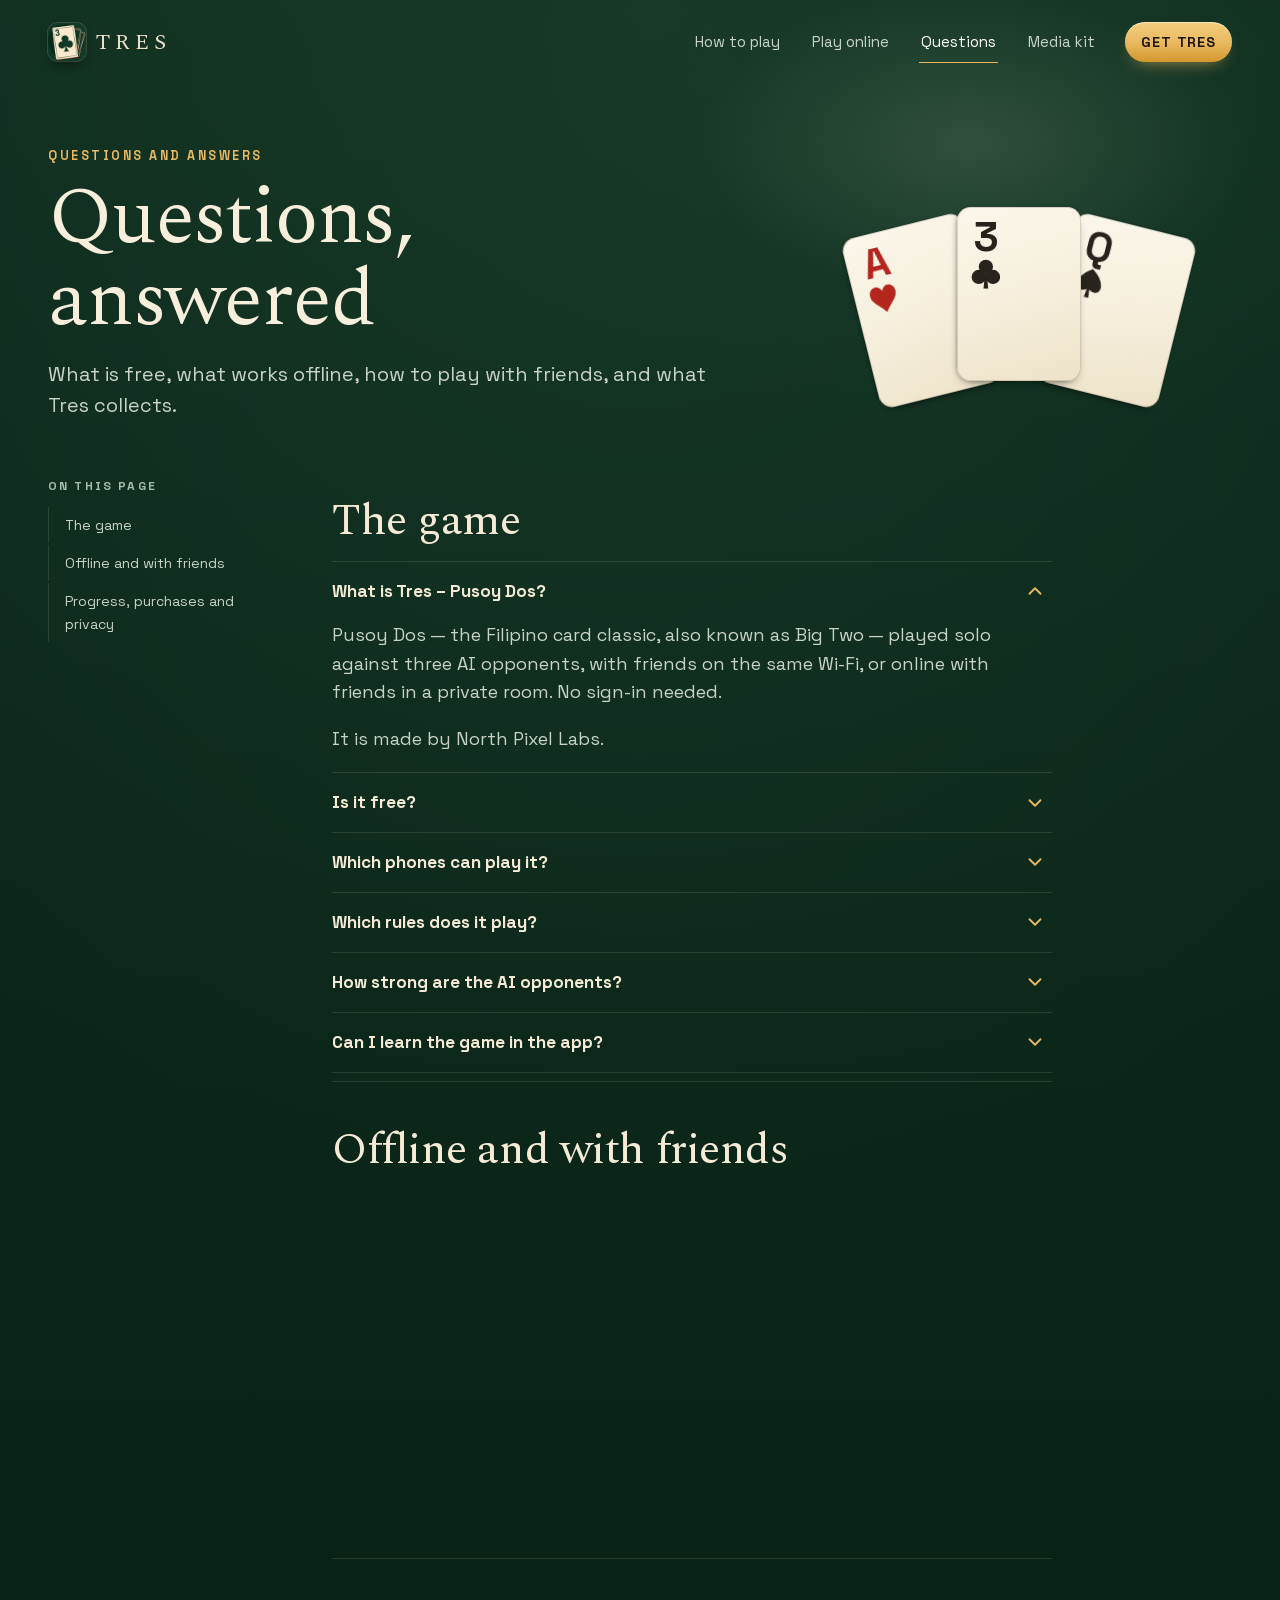
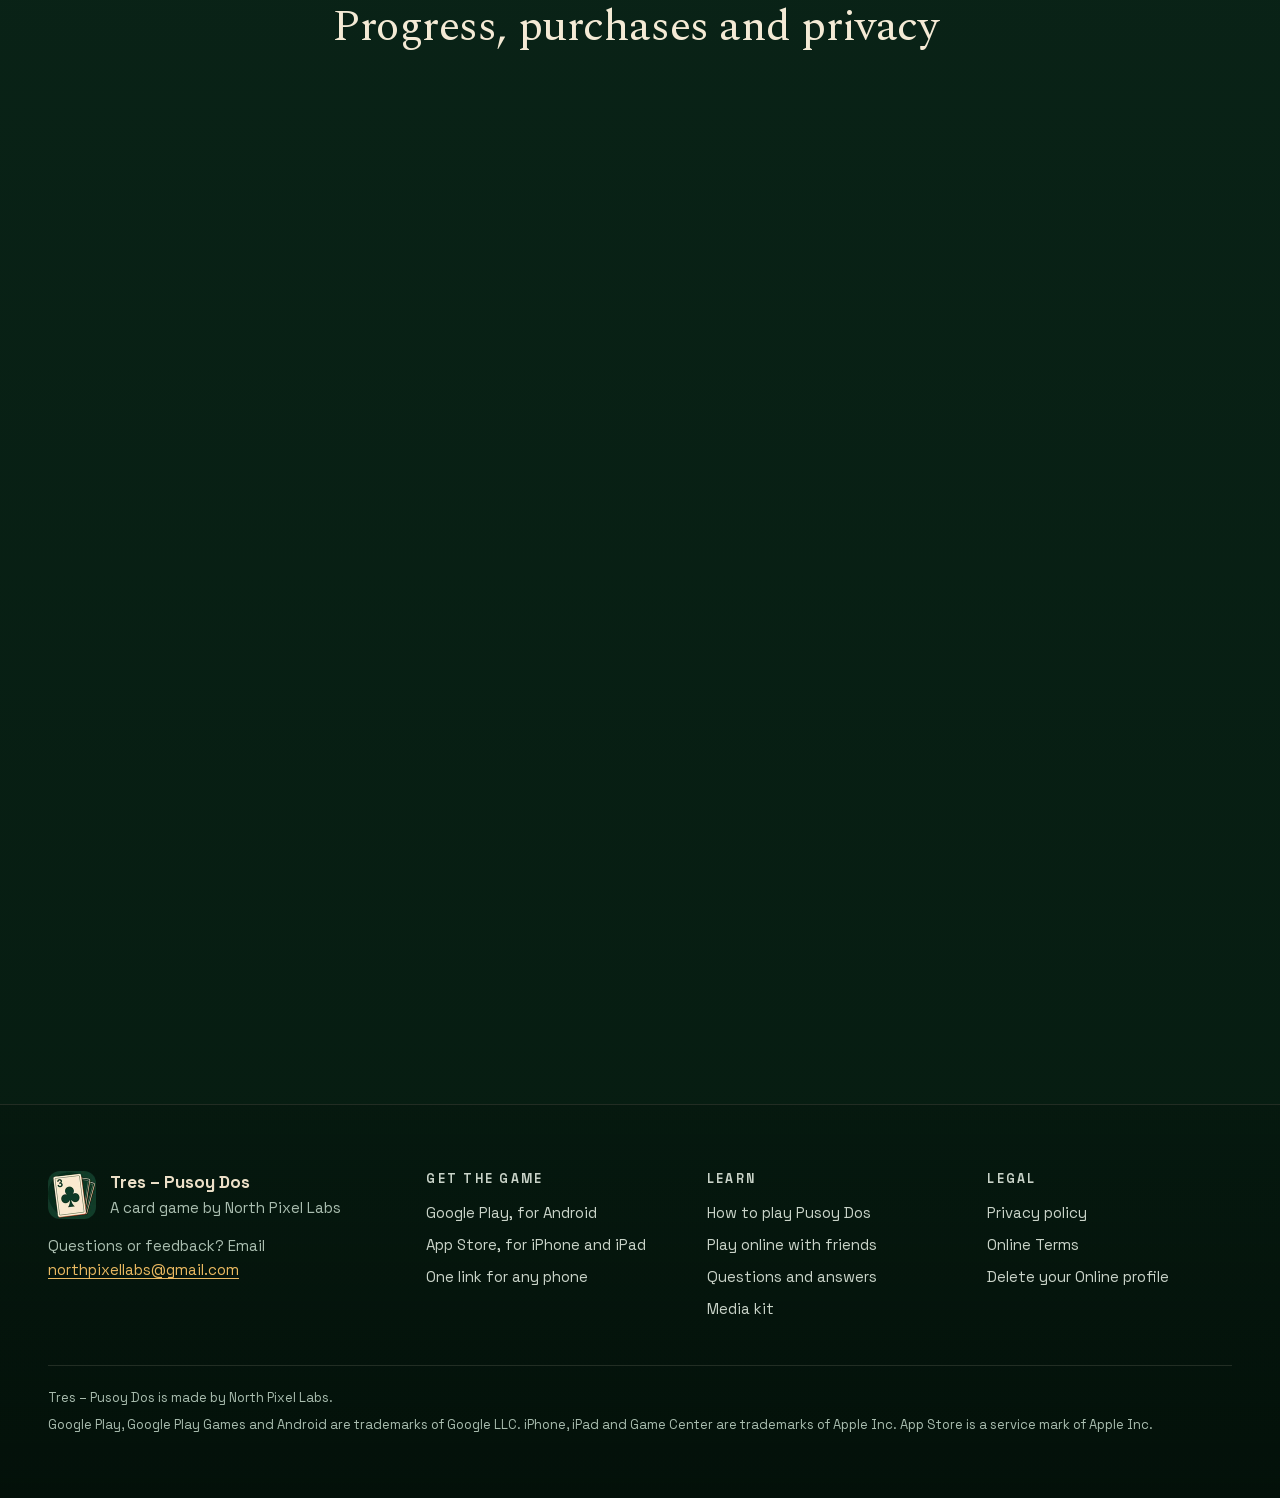
==== faq/index.html @ 8f6e192d "Publish the Tres – Pusoy Dos website" ====
<!doctype html>
<html lang="en">
<head>
<meta charset="utf-8">
<meta name="viewport" content="width=device-width, initial-scale=1, viewport-fit=cover">
<meta http-equiv="Content-Security-Policy" content="default-src 'none'; script-src 'self' 'sha256-1wtZ1gLC0241tbUYJvuuKVqgTIToWFsEZXTYoa7Qkc4='; style-src 'self'; img-src 'self'; font-src 'self'; media-src 'self'; base-uri 'none'; form-action 'none'">
<title>Questions and answers about Tres – Pusoy Dos</title>
<meta name="description" content="Is Tres – Pusoy Dos free? Can you play offline, with friends, or Android with iPhone? What do purchases change, and what data does it collect? Straight answers.">
<link rel="canonical" href="https://trespusoy.com/faq/">
<meta name="theme-color" content="#0E2C1E">
<meta name="format-detection" content="telephone=no">
<meta property="og:type" content="website">
<meta property="og:site_name" content="Tres – Pusoy Dos">
<meta property="og:url" content="https://trespusoy.com/faq/">
<meta property="og:title" content="Questions about Tres – Pusoy Dos">
<meta property="og:description" content="What is free, what works offline, how to play with friends, and what Tres collects.">
<meta property="og:image" content="https://trespusoy.com/assets/img/share-faq.jpg">
<meta property="og:image:type" content="image/jpeg">
<meta property="og:image:width" content="1200">
<meta property="og:image:height" content="630">
<meta property="og:image:alt" content="The Tres – Pusoy Dos wordmark and the words Questions and answers, beside the ace of hearts, the three of clubs and the two of spades on green felt.">
<meta property="og:locale" content="en_US">
<meta name="twitter:card" content="summary_large_image">
<link rel="icon" href="/favicon.ico" sizes="48x48">
<link rel="icon" href="/assets/img/icon-192.png" type="image/png" sizes="192x192">
<link rel="apple-touch-icon" href="/apple-touch-icon.png">
<link rel="preload" href="/assets/fonts/spectral-400.woff2" as="font" type="font/woff2" crossorigin>
<link rel="preload" href="/assets/fonts/space-grotesk-400.woff2" as="font" type="font/woff2" crossorigin>
<link rel="preload" href="/assets/fonts/space-grotesk-700.woff2" as="font" type="font/woff2" crossorigin>
<link rel="stylesheet" href="/assets/css/site.css">
<script>(function(d){var u=navigator.userAgent||'',t=navigator.maxTouchPoints||0,p='other';if(/Windows Phone/i.test(u))p='other';else if(/Android/i.test(u))p='android';else if(/iPhone|iPad|iPod/.test(u))p='ios';else if(/Macintosh/.test(u)&&t>1)p='ios';d.className+=' js is-'+p;})(document.documentElement);</script>
<script src="/assets/js/site.js" defer></script>
<script type="application/ld+json">
{
  "@context": "https://schema.org",
  "@graph": [
    {
      "@type": "FAQPage",
      "@id": "https://trespusoy.com/faq/",
      "url": "https://trespusoy.com/faq/",
      "name": "Questions and answers about Tres – Pusoy Dos",
      "inLanguage": "en",
      "isPartOf": {
        "@id": "https://trespusoy.com/#website"
      },
      "about": {
        "@id": "https://trespusoy.com/#game"
      },
      "breadcrumb": {
        "@type": "BreadcrumbList",
        "itemListElement": [
          {
            "@type": "ListItem",
            "position": 1,
            "name": "Tres – Pusoy Dos",
            "item": "https://trespusoy.com/"
          },
          {
            "@type": "ListItem",
            "position": 2,
            "name": "Questions and answers",
            "item": "https://trespusoy.com/faq/"
          }
        ]
      },
      "mainEntity": [
        {
          "@type": "Question",
          "name": "What is Tres – Pusoy Dos?",
          "acceptedAnswer": {
            "@type": "Answer",
            "text": "Pusoy Dos — the Filipino card classic, also known as Big Two — played solo against three AI opponents, with friends on the same Wi-Fi, or online with friends in a private room. No sign-in needed. It is made by North Pixel Labs."
          }
        },
        {
          "@type": "Question",
          "name": "Is it free?",
          "acceptedAnswer": {
            "@type": "Answer",
            "text": "Yes. Tres is free and shows ads: full-screen ads between games, and one small banner on Home. Never in the middle of a hand, and never in Online rooms. Watching an ad to earn Cosmetic Tokens is always your choice, and nothing in the game is locked behind an ad. Offline, there are no ads at all. There is an optional Shop. Every purchase is cosmetic only: it changes how the table looks and sounds, never the cards, rules, or opponent strength."
          }
        },
        {
          "@type": "Question",
          "name": "Which phones can play it?",
          "acceptedAnswer": {
            "@type": "Answer",
            "text": "Android phones, from Google Play, and iPhone and iPad, from the App Store."
          }
        },
        {
          "@type": "Question",
          "name": "Which rules does it play?",
          "acceptedAnswer": {
            "@type": "Answer",
            "text": "Pusoy Dos · Philippines by default: diamonds high, no A2345 or 23456 straights, and the 3 of clubs opens every game. It also offers four more rule sets: Big 2 · Malaysia, global, Capsa Banting · Indonesia, 大老二 · Da Lao Er · Taiwan and 鋤大D · Chor Dai Di · Hong Kong. How to play teaches the rules card by card."
          }
        },
        {
          "@type": "Question",
          "name": "How strong are the AI opponents?",
          "acceptedAnswer": {
            "@type": "Answer",
            "text": "You choose Easy, Standard or Expert. Easy: the AI plays its weakest cards first and doesn’t keep track of what’s been played. It won’t break up a five-card hand to beat a play, and about one time in four it passes on a play it could have beaten. Standard: the AI keeps track of every card played and how many cards each player has left. It saves its strongest cards for later and plays to stop anyone down to two cards from going out. Expert: the AI keeps track like Standard, then looks ahead: it plays out its best options against guesses at the other hands, made from what’s been played and who passed. At every level, it never sees your cards."
          }
        },
        {
          "@type": "Question",
          "name": "Can I learn the game in the app?",
          "acceptedAnswer": {
            "@type": "Answer",
            "text": "Yes. A short, skippable tutorial covers the basics, and the full rules are one tap away whenever you need them. Switch on “Highlight playable cards” while you are learning, and switch it off when you would rather work it out yourself."
          }
        },
        {
          "@type": "Question",
          "name": "Can I play without the internet?",
          "acceptedAnswer": {
            "@type": "Answer",
            "text": "Yes. Solo and same Wi-Fi play run on your devices. Start a hand on the bus, in a queue, or with no signal at all: only Online play needs the internet."
          }
        },
        {
          "@type": "Question",
          "name": "How do I play with friends in the same room?",
          "acceptedAnswer": {
            "@type": "Answer",
            "text": "Put every phone on the same Wi-Fi: up to 4 players, no internet and no account. One person hosts a room, and friends join with its Room Code or the host’s QR code. AI fills any open seats. See the steps."
          }
        },
        {
          "@type": "Question",
          "name": "How do I play with friends who are far away?",
          "acceptedAnswer": {
            "@type": "Answer",
            "text": "Make a private Online room and share its code, or invite a friend by their Player Code. Everyone at the table is invited or approved, AI fills any open seats, and there are no ads in Online rooms. See the steps."
          }
        },
        {
          "@type": "Question",
          "name": "Can Android and iPhone players play together?",
          "acceptedAnswer": {
            "@type": "Answer",
            "text": "Yes, in Online rooms: Android, iPhone and iPad players play together there. For a group with both, make an Online room."
          }
        },
        {
          "@type": "Question",
          "name": "Is there public matchmaking or chat?",
          "acceptedAnswer": {
            "@type": "Answer",
            "text": "No public matchmaking and no typed chat — just quick expressions to tap. Everyone at an Online table is invited or approved."
          }
        },
        {
          "@type": "Question",
          "name": "Do I need an account?",
          "acceptedAnswer": {
            "@type": "Answer",
            "text": "No. Solo and same Wi-Fi play need no account, and Online play needs no sign-in: it makes a private guest profile for you."
          }
        },
        {
          "@type": "Question",
          "name": "What if I close the app in the middle of a game?",
          "acceptedAnswer": {
            "@type": "Answer",
            "text": "Close the app in the middle of a hand and come back to the same table — same cards, same turn, same position."
          }
        },
        {
          "@type": "Question",
          "name": "Can I keep my progress on a new phone?",
          "acceptedAnswer": {
            "@type": "Answer",
            "text": "On Android, if you choose to sign in to Google Play Games, your Milestones appear as achievements on your Play Games profile, and your progress can be backed up to your own Google account and restored on another phone. On iPhone and iPad, if you sign in to Game Center, your progress can be backed up to your own iCloud and restored on another iPhone or iPad signed in to Game Center with the same Apple Account. The two backups are separate: moving between Android and an iPhone or iPad carries neither. A purchase belongs to the store it was made in: Google Play purchases are restored on Android, and App Store purchases on iPhone and iPad. The game is complete without either sign-in. Your Online profile is separate: on Android you can protect it with Play Games, and on iPhone and iPad it stays on that device."
          }
        },
        {
          "@type": "Question",
          "name": "What can I buy, and what does it change?",
          "acceptedAnswer": {
            "@type": "Answer",
            "text": "Unlock complete table themes with Cosmetic Tokens earned by playing and collecting Milestones, or buy a theme or token bundle in the optional Shop. Every purchase is cosmetic only: it changes how the table looks and sounds, never the cards, rules, or opponent strength. Google Play on Android and the App Store on iPhone and iPad handle Shop payments; North Pixel Labs does not receive your payment-card details."
          }
        },
        {
          "@type": "Question",
          "name": "What does Tres collect?",
          "acceptedAnswer": {
            "@type": "Answer",
            "text": "Local play runs on your device. Nearby play sends room information to the other phones on your local network. Optional Online play uses our server and a private guest profile; no sign-in is required. Google serves the ads, outside Online rooms. To serve and measure ads, Google may collect data from your device, such as your device's advertising ID, IP address and basic device information, under Google's own privacy policy. You choose whether ads may be personalized; if you decline, you see non-personalized ads. There are no North Pixel Labs gameplay analytics, and North Pixel Labs never sells player data. The privacy policy says exactly what is stored and sent, and for how long."
          }
        },
        {
          "@type": "Question",
          "name": "Who is Tres for?",
          "acceptedAnswer": {
            "@type": "Answer",
            "text": "The game is intended for players 13 and older and is not directed at children."
          }
        },
        {
          "@type": "Question",
          "name": "How do I delete my Online profile?",
          "acceptedAnswer": {
            "@type": "Answer",
            "text": "Use Online profile → Delete online profile in the app and confirm, or email northpixellabs@gmail.com to request help or deletion from outside the app. On iPhone and iPad, delete your Online profile in the app before you delete the app or change devices if you want it removed sooner. Uninstalling does not itself delete it. Delete your Online profile has the details."
          }
        },
        {
          "@type": "Question",
          "name": "Does it work with a screen reader?",
          "acceptedAnswer": {
            "@type": "Answer",
            "text": "Switch on four-colour suits for faster reading, and size the text to suit you. On Android, every play at the table is narrated by your screen reader. On iPhone and iPad, narration with VoiceOver has not been confirmed yet, so we don’t promise it there."
          }
        },
        {
          "@type": "Question",
          "name": "How do I get in touch?",
          "acceptedAnswer": {
            "@type": "Answer",
            "text": "Email North Pixel Labs at northpixellabs@gmail.com."
          }
        }
      ]
    }
  ]
}
</script>
</head>
<body>
<a class="skip" href="#main">Skip to content</a>
<!-- partial:sprite -->
<svg class="sprite" aria-hidden="true" focusable="false">
  <!-- The game's own suit marks (card_face.dart, suitUnitPath), in a 100-unit square. -->
  <symbol id="s-c" viewBox="0 0 100 100"><circle cx="50" cy="26" r="24"/><circle cx="26" cy="60" r="24"/><circle cx="74" cy="60" r="24"/><circle cx="50" cy="55" r="7"/><path d="M42 100h16l-4-40h-8z"/></symbol>
  <symbol id="s-s" viewBox="0 0 100 100"><path d="M50 2C-15 45 8 98 50 70C92 98 115 45 50 2Z"/><path d="M42 100h16l-4-30h-8z"/></symbol>
  <symbol id="s-h" viewBox="0 0 100 100"><path d="M50 22C45.5 10 37.5 5 29 5C16 5 6 16 6 31C6 56 37 73 50 95C63 73 94 56 94 31C94 16 84 5 71 5C62.5 5 54.5 10 50 22Z"/></symbol>
  <symbol id="s-d" viewBox="0 0 100 100"><path d="M50 1Q65.69 26.9 85.28 50Q65.69 73.1 50 99Q34.31 73.1 14.72 50Q34.31 26.9 50 1Z"/></symbol>
  <symbol id="i-arrow" viewBox="0 0 24 24"><path fill="none" stroke="currentColor" stroke-width="2" stroke-linecap="round" stroke-linejoin="round" d="M4 12h15m-6-6 6 6-6 6"/></symbol>
  <symbol id="i-play" viewBox="0 0 24 24"><path d="M6 3.8v16.4a1 1 0 0 0 1.5.86l13.7-8.2a1 1 0 0 0 0-1.72L7.5 2.94A1 1 0 0 0 6 3.8Z"/></symbol>
  <symbol id="i-pause" viewBox="0 0 24 24"><rect x="5" y="3" width="5" height="18" rx="1.2"/><rect x="14" y="3" width="5" height="18" rx="1.2"/></symbol>
  <symbol id="i-menu" viewBox="0 0 24 24"><path fill="none" stroke="currentColor" stroke-width="1.8" stroke-linecap="round" d="M4 7h16M4 12h16M4 17h10"/></symbol>
  <symbol id="i-wifi" viewBox="0 0 24 24"><path fill="none" stroke="currentColor" stroke-width="1.8" stroke-linecap="round" d="M2.5 9.5a14 14 0 0 1 19 0M5.8 13a9 9 0 0 1 12.4 0M9.1 16.4a4.2 4.2 0 0 1 5.8 0"/><circle cx="12" cy="19.6" r="1.4"/></symbol>
  <symbol id="i-robot" viewBox="0 0 24 24"><path fill-rule="evenodd" d="M12 2.2a1.4 1.4 0 0 1 .7 2.6v1.7H17a3 3 0 0 1 3 3v7.3a3 3 0 0 1-3 3H7a3 3 0 0 1-3-3V9.5a3 3 0 0 1 3-3h4.3V4.8A1.4 1.4 0 0 1 12 2.2ZM9 11a1.6 1.6 0 1 0 0 3.2A1.6 1.6 0 0 0 9 11Zm6 0a1.6 1.6 0 1 0 0 3.2A1.6 1.6 0 0 0 15 11Z"/></symbol>
  <symbol id="i-person" viewBox="0 0 24 24"><circle cx="12" cy="8" r="4"/><path d="M4 21c0-4.4 3.6-7 8-7s8 2.6 8 7z"/></symbol>
  <symbol id="i-download" viewBox="0 0 24 24"><path fill="none" stroke="currentColor" stroke-width="2" stroke-linecap="round" stroke-linejoin="round" d="M12 4v11m-5-5 5 5 5-5M5 20h14"/></symbol>
  <symbol id="i-chevron" viewBox="0 0 24 24"><path fill="none" stroke="currentColor" stroke-width="2" stroke-linecap="round" stroke-linejoin="round" d="m6 9 6 6 6-6"/></symbol>
</svg>
<!-- /partial:sprite -->
<!-- partial:header -->
<header class="site-header">
  <div class="wrap site-header__bar">
    <a class="brand" href="/" aria-label="Tres – Pusoy Dos, home">
      <img src="/assets/img/icon-96.webp" width="34" height="34" alt="">
      <span class="brand__word" aria-hidden="true">Tres</span>
    </a>
    <nav class="nav" aria-label="Main">
      <a href="/how-to-play/">How to play</a>
      <a href="/play-online/">Play online</a>
      <a href="/faq/" aria-current="page">Questions</a>
      <a href="/media-kit/">Media kit</a>
    </nav>
    <a class="btn btn--gold" href="/get/" data-get>Get Tres</a>
    <details class="menu">
      <summary aria-label="Menu"><svg aria-hidden="true"><use href="#i-menu"/></svg></summary>
      <nav class="menu__panel" aria-label="Main">
        <a href="/">Home</a>
        <a href="/how-to-play/">How to play Pusoy Dos</a>
        <a href="/play-online/">Play online with friends</a>
        <a href="/faq/" aria-current="page">Questions and answers</a>
        <a href="/media-kit/">Media kit</a>
      </nav>
    </details>
  </div>
</header>
<!-- /partial:header -->
<main id="main">
  <section class="page-head" aria-labelledby="title" data-getbar-start>
    <div class="wrap page-head__inner">
      <div>
        <p class="eyebrow">Questions and answers</p>
        <h1 class="h1" id="title">Questions, answered</h1>
        <p class="lead">What is free, what works offline, how to play with friends, and what Tres collects.</p>
      </div>
      <div class="page-head__art" aria-hidden="true"><span class="fan3"><span class="pc is-red"><b>A<svg class="suit"><use href="#s-h"/></svg></b></span><span class="pc is-black"><b>Q<svg class="suit"><use href="#s-s"/></svg></b></span><span class="pc is-black"><b>3<svg class="suit"><use href="#s-c"/></svg></b></span></span></div>
    </div>
  </section>

  <div class="wrap page-body">
    <nav class="toc" aria-labelledby="toc-title">
      <p class="toc__title" id="toc-title">On this page</p>
      <ol>
          <li><a href="#game">The game</a></li>
          <li><a href="#friends">Offline and with friends</a></li>
          <li><a href="#progress">Progress, purchases and privacy</a></li>
      </ol>
    </nav>

    <article class="prose">
      <section id="game" aria-labelledby="game-h">
        <h2 id="game-h">The game</h2>
        <div class="qa" data-reveal>
          <details open>
            <summary>What is Tres – Pusoy Dos?<svg aria-hidden="true"><use href="#i-chevron"/></svg></summary>
            <div class="qa__a"><p>Pusoy Dos — the Filipino card classic, also known as Big Two — played solo against three AI opponents, with friends on the same Wi-Fi, or online with friends in a private room. No sign-in needed.</p><p>It is made by North Pixel Labs.</p></div>
          </details>
          <details>
            <summary>Is it free?<svg aria-hidden="true"><use href="#i-chevron"/></svg></summary>
            <div class="qa__a"><p>Yes. Tres is free and shows ads: full-screen ads between games, and one small banner on Home. Never in the middle of a hand, and never in Online rooms. Watching an ad to earn Cosmetic Tokens is always your choice, and nothing in the game is locked behind an ad. Offline, there are no ads at all.</p><p>There is an optional Shop. Every purchase is cosmetic only: it changes how the table looks and sounds, never the cards, rules, or opponent strength.</p></div>
          </details>
          <details>
            <summary>Which phones can play it?<svg aria-hidden="true"><use href="#i-chevron"/></svg></summary>
            <div class="qa__a"><p>Android phones, from Google Play, and iPhone and iPad, from the App Store.</p></div>
          </details>
          <details>
            <summary>Which rules does it play?<svg aria-hidden="true"><use href="#i-chevron"/></svg></summary>
            <div class="qa__a"><p>Pusoy Dos · Philippines by default: diamonds high, no A2345 or 23456 straights, and the 3 of clubs opens every game. It also offers four more rule sets: Big 2 · Malaysia, global, Capsa Banting · Indonesia, <span lang="zh-Hant">大老二</span> · Da Lao Er · Taiwan and <span lang="zh-Hant">鋤大D</span> · Chor Dai Di · Hong Kong. <a href="/how-to-play/">How to play</a> teaches the rules card by card.</p></div>
          </details>
          <details>
            <summary>How strong are the AI opponents?<svg aria-hidden="true"><use href="#i-chevron"/></svg></summary>
            <div class="qa__a"><p>You choose Easy, Standard or Expert.</p><p>Easy: the AI plays its weakest cards first and doesn’t keep track of what’s been played. It won’t break up a five-card hand to beat a play, and about one time in four it passes on a play it could have beaten.</p><p>Standard: the AI keeps track of every card played and how many cards each player has left. It saves its strongest cards for later and plays to stop anyone down to two cards from going out.</p><p>Expert: the AI keeps track like Standard, then looks ahead: it plays out its best options against guesses at the other hands, made from what’s been played and who passed.</p><p>At every level, it never sees your cards.</p></div>
          </details>
          <details>
            <summary>Can I learn the game in the app?<svg aria-hidden="true"><use href="#i-chevron"/></svg></summary>
            <div class="qa__a"><p>Yes. A short, skippable tutorial covers the basics, and the full rules are one tap away whenever you need them. Switch on “Highlight playable cards” while you are learning, and switch it off when you would rather work it out yourself.</p></div>
          </details>
        </div>
      </section>
      <section id="friends" aria-labelledby="friends-h">
        <h2 id="friends-h">Offline and with friends</h2>
        <div class="qa" data-reveal>
          <details>
            <summary>Can I play without the internet?<svg aria-hidden="true"><use href="#i-chevron"/></svg></summary>
            <div class="qa__a"><p>Yes. Solo and same Wi-Fi play run on your devices. Start a hand on the bus, in a queue, or with no signal at all: only Online play needs the internet.</p></div>
          </details>
          <details>
            <summary>How do I play with friends in the same room?<svg aria-hidden="true"><use href="#i-chevron"/></svg></summary>
            <div class="qa__a"><p>Put every phone on the same Wi-Fi: up to 4 players, no internet and no account. One person hosts a room, and friends join with its Room Code or the host’s QR code. AI fills any open seats. <a href="/play-online/#wifi">See the steps</a>.</p></div>
          </details>
          <details>
            <summary>How do I play with friends who are far away?<svg aria-hidden="true"><use href="#i-chevron"/></svg></summary>
            <div class="qa__a"><p>Make a private Online room and share its code, or invite a friend by their Player Code. Everyone at the table is invited or approved, AI fills any open seats, and there are no ads in Online rooms. <a href="/play-online/#online">See the steps</a>.</p></div>
          </details>
          <details>
            <summary>Can Android and iPhone players play together?<svg aria-hidden="true"><use href="#i-chevron"/></svg></summary>
            <div class="qa__a"><p>Yes, in Online rooms: Android, iPhone and iPad players play together there. For a group with both, make an Online room.</p></div>
          </details>
          <details>
            <summary>Is there public matchmaking or chat?<svg aria-hidden="true"><use href="#i-chevron"/></svg></summary>
            <div class="qa__a"><p>No public matchmaking and no typed chat — just quick expressions to tap. Everyone at an Online table is invited or approved.</p></div>
          </details>
          <details>
            <summary>Do I need an account?<svg aria-hidden="true"><use href="#i-chevron"/></svg></summary>
            <div class="qa__a"><p>No. Solo and same Wi-Fi play need no account, and Online play needs no sign-in: it makes a private guest profile for you.</p></div>
          </details>
        </div>
      </section>
      <section id="progress" aria-labelledby="progress-h">
        <h2 id="progress-h">Progress, purchases and privacy</h2>
        <div class="qa" data-reveal>
          <details>
            <summary>What if I close the app in the middle of a game?<svg aria-hidden="true"><use href="#i-chevron"/></svg></summary>
            <div class="qa__a"><p>Close the app in the middle of a hand and come back to the same table — same cards, same turn, same position.</p></div>
          </details>
          <details>
            <summary>Can I keep my progress on a new phone?<svg aria-hidden="true"><use href="#i-chevron"/></svg></summary>
            <div class="qa__a"><p>On Android, if you choose to sign in to Google Play Games, your Milestones appear as achievements on your Play Games profile, and your progress can be backed up to your own Google account and restored on another phone.</p><p>On iPhone and iPad, if you sign in to Game Center, your progress can be backed up to your own iCloud and restored on another iPhone or iPad signed in to Game Center with the same Apple Account.</p><p>The two backups are separate: moving between Android and an iPhone or iPad carries neither. A purchase belongs to the store it was made in: Google Play purchases are restored on Android, and App Store purchases on iPhone and iPad.</p><p>The game is complete without either sign-in. Your Online profile is separate: on Android you can protect it with Play Games, and on iPhone and iPad it stays on that device.</p></div>
          </details>
          <details>
            <summary>What can I buy, and what does it change?<svg aria-hidden="true"><use href="#i-chevron"/></svg></summary>
            <div class="qa__a"><p>Unlock complete table themes with Cosmetic Tokens earned by playing and collecting Milestones, or buy a theme or token bundle in the optional Shop. Every purchase is cosmetic only: it changes how the table looks and sounds, never the cards, rules, or opponent strength.</p><p>Google Play on Android and the App Store on iPhone and iPad handle Shop payments; North Pixel Labs does not receive your payment-card details.</p></div>
          </details>
          <details>
            <summary>What does Tres collect?<svg aria-hidden="true"><use href="#i-chevron"/></svg></summary>
            <div class="qa__a"><p>Local play runs on your device. Nearby play sends room information to the other phones on your local network. Optional Online play uses our server and a private guest profile; no sign-in is required.</p><p>Google serves the ads, outside Online rooms. To serve and measure ads, Google may collect data from your device, such as your device's advertising ID, IP address and basic device information, under Google's own privacy policy. You choose whether ads may be personalized; if you decline, you see non-personalized ads.</p><p>There are no North Pixel Labs gameplay analytics, and North Pixel Labs never sells player data. The <a href="https://northpixelhq.github.io/pusoy/privacy-policy">privacy policy</a> says exactly what is stored and sent, and for how long.</p></div>
          </details>
          <details>
            <summary>Who is Tres for?<svg aria-hidden="true"><use href="#i-chevron"/></svg></summary>
            <div class="qa__a"><p>The game is intended for players 13 and older and is not directed at children.</p></div>
          </details>
          <details>
            <summary>How do I delete my Online profile?<svg aria-hidden="true"><use href="#i-chevron"/></svg></summary>
            <div class="qa__a"><p>Use Online profile → Delete online profile in the app and confirm, or email <a href="mailto:northpixellabs@gmail.com">northpixellabs@gmail.com</a> to request help or deletion from outside the app.</p><p>On iPhone and iPad, delete your Online profile in the app before you delete the app or change devices if you want it removed sooner. Uninstalling does not itself delete it. <a href="https://northpixelhq.github.io/pusoy/delete-online-profile">Delete your Online profile</a> has the details.</p></div>
          </details>
          <details>
            <summary>Does it work with a screen reader?<svg aria-hidden="true"><use href="#i-chevron"/></svg></summary>
            <div class="qa__a"><p>Switch on four-colour suits for faster reading, and size the text to suit you.</p><p>On Android, every play at the table is narrated by your screen reader. On iPhone and iPad, narration with VoiceOver has not been confirmed yet, so we don’t promise it there.</p></div>
          </details>
          <details>
            <summary>How do I get in touch?<svg aria-hidden="true"><use href="#i-chevron"/></svg></summary>
            <div class="qa__a"><p>Email North Pixel Labs at <a href="mailto:northpixellabs@gmail.com">northpixellabs@gmail.com</a>.</p></div>
          </details>
        </div>
      </section>
    </article>
  </div>
  <div class="wrap">
    <section class="cta-band" aria-labelledby="cta-title" data-reveal data-final>
      <h2 class="h2" id="cta-title">Still curious? Deal a hand.</h2>
      <p class="lead">Free on Google Play for Android, and on the App Store for iPhone and iPad.</p>
      <div class="stores stores--pair">
        <a class="store store--gold" data-store="play" href="https://play.google.com/store/apps/details?id=dev.tres.app">
          <span><span class="store__pre">For Android</span><span class="store__name">Google Play</span></span>
          <svg class="store__arrow" aria-hidden="true"><use href="#i-arrow"/></svg>
        </a>
        <a class="store store--gold" data-store="apple" href="https://apps.apple.com/app/id6815482151">
          <span><span class="store__pre">For iPhone and iPad</span><span class="store__name">App Store</span></span>
          <svg class="store__arrow" aria-hidden="true"><use href="#i-arrow"/></svg>
        </a>
      </div>
    </section>

  </div>
</main>
<!-- partial:getbar -->
<div class="getbar" data-getbar aria-hidden="true">
  <img src="/assets/img/icon-96.webp" width="40" height="40" alt="">
  <div class="getbar__text"><b>Tres – Pusoy Dos</b><span>Free · No sign-in needed</span></div>
  <a class="btn btn--gold" href="/get/" data-get tabindex="-1">Get Tres</a>
</div>
<!-- /partial:getbar -->
<!-- partial:footer -->
<footer class="site-footer">
  <div class="wrap">
    <div class="footer__grid">
      <div>
        <div class="footer__brand">
          <img src="/assets/img/icon-96.webp" width="48" height="48" loading="lazy" decoding="async" alt="">
          <div><b>Tres – Pusoy Dos</b>A card game by North Pixel Labs</div>
        </div>
        <p>Questions or feedback? Email <a href="mailto:northpixellabs@gmail.com">northpixellabs@gmail.com</a></p>
      </div>
      <nav class="footer__col" aria-labelledby="f-get">
        <h2 id="f-get">Get the game</h2>
        <ul>
          <li><a href="https://play.google.com/store/apps/details?id=dev.tres.app">Google Play, for Android</a></li>
          <li><a href="https://apps.apple.com/app/id6815482151">App Store, for iPhone and iPad</a></li>
          <li><a href="/get/">One link for any phone</a></li>
        </ul>
      </nav>
      <nav class="footer__col" aria-labelledby="f-learn">
        <h2 id="f-learn">Learn</h2>
        <ul>
          <li><a href="/how-to-play/">How to play Pusoy Dos</a></li>
          <li><a href="/play-online/">Play online with friends</a></li>
          <li><a href="/faq/" aria-current="page">Questions and answers</a></li>
          <li><a href="/media-kit/">Media kit</a></li>
        </ul>
      </nav>
      <nav class="footer__col" aria-labelledby="f-legal">
        <h2 id="f-legal">Legal</h2>
        <ul>
          <li><a href="https://northpixelhq.github.io/pusoy/privacy-policy">Privacy policy</a></li>
          <li><a href="https://northpixelhq.github.io/pusoy/online-terms">Online Terms</a></li>
          <li><a href="https://northpixelhq.github.io/pusoy/delete-online-profile">Delete your Online profile</a></li>
        </ul>
      </nav>
    </div>
    <div class="footer__legal">
      <p>Tres – Pusoy Dos is made by North Pixel Labs.</p>
      <p>Google Play, Google Play Games and Android are trademarks of Google LLC. iPhone, iPad and Game Center are trademarks of Apple Inc. App Store is a service mark of Apple Inc.</p>
    </div>
  </div>
</footer>
<!-- /partial:footer -->
</body>
</html>
---- assets/css/site.css ----
/* Tres – Pusoy Dos · trespusoy.com
   One stylesheet for every page. Phone first; the wider layouts are
   composed at 600, 960 and 1280 px. Colours are the game's own roles
   (mobile/app/lib/theme/palette.dart, First Light); the motion curves
   are the game's five (UX_MOTION §1: settle, carry, throw, spring,
   sweep). Nothing here is loaded from anywhere else. */

/* ---------- Type ---------------------------------------------------- */

@font-face {
  font-family: "Space Grotesk";
  src: url("/assets/fonts/space-grotesk-400.woff2") format("woff2");
  font-weight: 400; font-style: normal; font-display: swap;
}
@font-face {
  font-family: "Space Grotesk";
  src: url("/assets/fonts/space-grotesk-700.woff2") format("woff2");
  font-weight: 700; font-style: normal; font-display: swap;
}
@font-face {
  font-family: "Spectral";
  src: url("/assets/fonts/spectral-400.woff2") format("woff2");
  font-weight: 400; font-style: normal; font-display: swap;
}
/* Local stand-ins sized to the real faces, so the swap barely moves text. */
@font-face {
  font-family: "Grotesk Fallback";
  src: local("Arial"), local("Helvetica Neue"), local("Roboto");
  size-adjust: 104%; ascent-override: 94%; descent-override: 28%; line-gap-override: 0%;
}
@font-face {
  font-family: "Serif Fallback";
  src: local("Georgia"), local("Times New Roman"), local("Noto Serif");
  size-adjust: 101%; ascent-override: 104%; descent-override: 46%; line-gap-override: 0%;
}

/* ---------- Tokens -------------------------------------------------- */

:root {
  color-scheme: dark;

  /* The felt: base, raised, shaded, and the vignette at its edge. */
  --felt-deep: #010804;
  --felt-shade: #061B10;
  --felt-low: #0A2418;
  --felt: #0E2C1E;
  --felt-raised: #1F432F;
  --line: rgba(236, 224, 200, 0.13);
  --line-strong: rgba(236, 224, 200, 0.26);

  /* Paper and ink. Card ivory, never pure white. */
  --card: #F6EFDD;
  --card-edge: #E4D8BC;
  --ink: #29231E;
  --suit-red: #B3261E;

  /* Text on felt. */
  --text: #ECE0C8;
  --text-soft: #C9D3C8;
  --text-mute: #A9BDAF;

  /* One warm accent: ember gold. Terracotta is editorial and decorative. */
  --gold-hi: #F2CD7E;
  --gold: #EAB961;
  --gold-lo: #D3982F;
  --ember: #FFCC4D;
  --heritage: #A9853B;
  --on-gold: #1B1505;
  --terracotta: #C4562F;

  --font-ui: "Space Grotesk", "Grotesk Fallback", system-ui, sans-serif;
  --font-serif: "Spectral", "Serif Fallback", Georgia, serif;

  /* The game's motion vocabulary. */
  --settle: cubic-bezier(0.22, 1, 0.36, 1);
  --carry: cubic-bezier(0.65, 0, 0.35, 1);
  --throw: cubic-bezier(0.2, 0.8, 0.2, 1);
  --spring: cubic-bezier(0.34, 1.56, 0.64, 1);
  --sweep: cubic-bezier(0.6, -0.25, 0.7, 0.05);

  --gutter: 16px;
  --max: 1200px;
  --radius: 18px;
  --section: 76px;
}
@media (min-width: 600px) { :root { --gutter: 32px; --section: 104px; } }
@media (min-width: 960px) { :root { --gutter: 48px; --section: 128px; } }

/* ---------- Base ---------------------------------------------------- */

*, *::before, *::after { box-sizing: border-box; }
html { -webkit-text-size-adjust: 100%; text-size-adjust: 100%; scroll-padding-top: 88px; }
body {
  margin: 0;
  min-height: 100vh;
  background-color: var(--felt-shade);
  background-image:
    radial-gradient(120% 60% at 50% 0%, rgba(31, 67, 47, 0.55), transparent 70%),
    linear-gradient(180deg, var(--felt) 0%, var(--felt-low) 40%, var(--felt-shade) 100%);
  color: var(--text);
  font-family: var(--font-ui);
  font-size: 17px;
  line-height: 1.6;
  font-feature-settings: "ss05";
  -webkit-font-smoothing: antialiased;
  -moz-osx-font-smoothing: grayscale;
  overflow-x: hidden;
}
@media (min-width: 960px) { body { font-size: 18px; } }
img, video, svg { display: block; max-width: 100%; }
a { color: var(--gold); text-decoration-thickness: 1px; text-underline-offset: 0.2em; }
a:hover { color: var(--gold-hi); }
:focus-visible { outline: 3px solid var(--ember); outline-offset: 3px; border-radius: 6px; }
p { margin: 0 0 1em; }
h1, h2, h3 { margin: 0; font-weight: 400; }
::selection { background: rgba(234, 185, 97, 0.35); color: #fff; }

.sr-only {
  position: absolute !important; width: 1px; height: 1px; margin: -1px; padding: 0;
  overflow: hidden; clip: rect(0 0 0 0); clip-path: inset(50%); white-space: nowrap; border: 0;
}
.skip {
  position: absolute; left: 12px; top: -60px; z-index: 50;
  padding: 10px 16px; border-radius: 10px;
  background: var(--card); color: var(--ink); font-weight: 700; text-decoration: none;
}
.skip:focus { top: 12px; }
.sprite { position: absolute; width: 0; height: 0; overflow: hidden; }

.wrap { width: 100%; max-width: calc(var(--max) + 2 * var(--gutter)); margin: 0 auto; padding: 0 var(--gutter); }

.eyebrow {
  margin: 0 0 14px;
  color: var(--gold);
  font-size: 12.5px;
  font-weight: 700;
  letter-spacing: 0.2em;
  line-height: 1.3;
  text-transform: uppercase;
}
.h2 {
  font-family: var(--font-serif);
  font-size: clamp(34px, 8.4vw, 64px);
  line-height: 1.04;
  letter-spacing: -0.012em;
  color: #F4EAD5;
  text-wrap: balance;
}
.h3 {
  font-size: 20px;
  font-weight: 700;
  line-height: 1.25;
  letter-spacing: -0.005em;
  color: #F4EAD5;
}
.lead { font-size: 18px; color: var(--text-soft); line-height: 1.55; text-wrap: pretty; }
@media (min-width: 960px) { .lead { font-size: 20px; } .h3 { font-size: 22px; } }
.mute { color: var(--text-mute); }
.taglish { font-family: var(--font-serif); color: var(--gold-hi); font-size: 20px; line-height: 1.3; margin-bottom: 10px; }

.more-link {
  display: inline-flex; align-items: center; gap: 10px;
  font-weight: 700; font-size: 15px; letter-spacing: 0.04em;
  color: var(--text); text-decoration: none;
  padding: 12px 0;
}
.more-link span { border-bottom: 1px solid var(--line-strong); padding-bottom: 2px; transition: border-color 200ms var(--settle); }
.more-link:hover { color: var(--gold-hi); }
.more-link:hover span { border-color: var(--gold); }
.more-link svg { width: 18px; height: 18px; transition: transform 240ms var(--settle); }
.more-link:hover svg { transform: translateX(4px); }

/* ---------- Suits --------------------------------------------------- */

.suit { width: 1em; height: 1em; fill: currentColor; flex: none; }
.is-red { color: var(--suit-red); }
.is-black { color: var(--ink); }

/* ---------- Store buttons ------------------------------------------- */

.stores { display: grid; gap: 12px; width: 100%; max-width: 420px; }
.store {
  position: relative;
  display: grid;
  grid-template-columns: 1fr auto;
  align-items: center;
  min-height: 62px;
  padding: 10px 18px 11px 20px;
  border-radius: 16px;
  text-decoration: none;
  line-height: 1.15;
  transition: transform 160ms var(--settle), background-color 200ms var(--settle), box-shadow 200ms var(--settle), border-color 200ms var(--settle);
  -webkit-tap-highlight-color: transparent;
}
.store__pre { display: block; font-size: 13px; font-weight: 400; letter-spacing: 0.01em; opacity: 0.85; }
.store__name { display: block; font-size: 22px; font-weight: 700; letter-spacing: -0.01em; }
.store__arrow { width: 22px; height: 22px; transition: transform 240ms var(--settle); }
.store:hover .store__arrow { transform: translateX(3px); }
.store:active { transform: translateY(1px) scale(0.99); }

.store--gold {
  color: var(--on-gold);
  background: linear-gradient(180deg, var(--gold-hi) 0%, var(--gold) 46%, var(--gold-lo) 100%);
  box-shadow: inset 0 1px 0 rgba(255, 255, 255, 0.5), inset 0 -1px 0 rgba(120, 76, 10, 0.35), 0 14px 30px -14px rgba(234, 185, 97, 0.75);
}
.store--gold:hover { color: var(--on-gold); box-shadow: inset 0 1px 0 rgba(255, 255, 255, 0.6), inset 0 -1px 0 rgba(120, 76, 10, 0.35), 0 18px 36px -14px rgba(255, 204, 77, 0.85); }
.store--line {
  color: var(--text);
  background: rgba(6, 27, 16, 0.55);
  border: 1px solid var(--line-strong);
}
.store--line:hover { color: #fff; border-color: rgba(234, 185, 97, 0.7); background: rgba(31, 67, 47, 0.55); }

/* Which store leads: an Android phone sees Google Play first and gold, an
   iPhone or iPad the App Store; anything else sees both alike. */
.is-android .store[data-store="apple"], .is-ios .store[data-store="play"] { min-height: 52px; }
.is-android .store[data-store="apple"] .store__name, .is-ios .store[data-store="play"] .store__name { font-size: 18px; }
.is-ios .store[data-store="apple"] { order: -1; }
.is-ios .stores .store[data-store="play"],
.is-android .stores .store[data-store="apple"] {
  color: var(--text); background: rgba(6, 27, 16, 0.55); border: 1px solid var(--line-strong); box-shadow: none;
}
.is-ios .stores .store[data-store="apple"] {
  color: var(--on-gold); border: 0;
  background: linear-gradient(180deg, var(--gold-hi) 0%, var(--gold) 46%, var(--gold-lo) 100%);
  box-shadow: inset 0 1px 0 rgba(255, 255, 255, 0.5), inset 0 -1px 0 rgba(120, 76, 10, 0.35), 0 14px 30px -14px rgba(234, 185, 97, 0.75);
}
@media (min-width: 600px) {
  .stores--pair { grid-template-columns: 1fr 1fr; max-width: 560px; }
  .is-android .stores--pair, .is-ios .stores--pair { grid-template-columns: 1.15fr 1fr; }
}

.btn {
  display: inline-flex; align-items: center; justify-content: center; gap: 8px;
  min-height: 40px; padding: 0 16px;
  border-radius: 999px;
  font-size: 14px; font-weight: 700; letter-spacing: 0.06em; text-transform: uppercase;
  text-decoration: none; white-space: nowrap;
  transition: transform 160ms var(--settle), box-shadow 200ms var(--settle), background-color 200ms var(--settle);
}
.btn--gold {
  color: var(--on-gold);
  background: linear-gradient(180deg, var(--gold-hi), var(--gold) 50%, var(--gold-lo));
  box-shadow: inset 0 1px 0 rgba(255, 255, 255, 0.5), 0 8px 18px -10px rgba(234, 185, 97, 0.8);
}
.btn--gold:hover { color: var(--on-gold); box-shadow: inset 0 1px 0 rgba(255, 255, 255, 0.6), 0 10px 24px -10px rgba(255, 204, 77, 0.9); }
.btn:active { transform: translateY(1px); }

/* ---------- Header -------------------------------------------------- */

.site-header {
  position: absolute; inset: 0 0 auto 0; z-index: 20;
}
.site-header__bar {
  display: flex; align-items: center; gap: 12px;
  height: 64px;
}
.brand { display: inline-flex; align-items: center; gap: 10px; color: var(--text); text-decoration: none; margin-right: auto; }
.brand img { width: 34px; height: 34px; border-radius: 9px; box-shadow: 0 0 0 1px rgba(236, 224, 200, 0.18), 0 6px 14px -6px rgba(0, 0, 0, 0.8); }
.brand__word { font-family: var(--font-serif); font-size: 21px; letter-spacing: 0.24em; text-transform: uppercase; padding-top: 2px; }
.nav { display: none; }
.nav a {
  color: var(--text-soft); text-decoration: none; font-size: 15px; font-weight: 400;
  padding: 8px 2px; border-bottom: 1px solid transparent;
  transition: color 160ms var(--settle), border-color 160ms var(--settle);
}
.nav a:hover { color: #fff; border-color: var(--gold); }

.menu { position: relative; }
.menu summary {
  list-style: none; cursor: pointer;
  display: grid; place-items: center;
  width: 44px; height: 44px; border-radius: 12px;
  border: 1px solid var(--line);
  color: var(--text);
}
.menu summary::-webkit-details-marker { display: none; }
.menu summary svg { width: 20px; height: 20px; }
.menu[open] summary { background: rgba(236, 224, 200, 0.08); }
.menu__panel {
  position: absolute; right: 0; top: 54px; width: min(280px, calc(100vw - 32px));
  padding: 8px; border-radius: 16px;
  background: #0C2619; border: 1px solid var(--line-strong);
  box-shadow: 0 24px 48px -12px rgba(0, 0, 0, 0.8);
}
.menu__panel a {
  display: block; padding: 13px 14px; border-radius: 10px;
  color: var(--text); text-decoration: none; font-size: 16px;
}
.menu__panel a:hover { background: rgba(236, 224, 200, 0.06); }
@media (min-width: 960px) {
  .site-header__bar { height: 84px; gap: 28px; }
  .nav { display: flex; gap: 28px; }
  .menu { display: none; }
  .brand img { width: 38px; height: 38px; border-radius: 10px; }
  .brand__word { font-size: 22px; }
}

/* ---------- Hero ---------------------------------------------------- */

.hero {
  position: relative;
  isolation: isolate;
  padding: 60px 0 48px;
  overflow: hidden;
}
.hero::before {
  /* the light pool over the table */
  content: ""; position: absolute; z-index: -1;
  left: 50%; top: -12%; width: 160vw; height: 92%;
  transform: translateX(-50%);
  background: radial-gradient(closest-side, rgba(150, 180, 150, 0.30), rgba(31, 67, 47, 0.22) 55%, transparent 100%);
  animation: pool 1400ms var(--settle) both;
}
.hero::after {
  /* the table's edge line, the oval the game draws on its felt */
  content: ""; position: absolute; z-index: -1;
  left: 50%; top: 34px; width: 140vw; height: 300px;
  transform: translateX(-50%);
  border-radius: 50%;
  border: 1px solid rgba(236, 224, 200, 0.07);
  box-shadow: inset 0 0 80px rgba(1, 8, 4, 0.35);
}
@keyframes pool { from { opacity: 0; transform: translateX(-50%) scale(0.86); } }

.hero__inner { display: grid; justify-items: center; text-align: center; }

.stage {
  position: relative;
  z-index: 1; /* the dealt cards pass beneath the words and buttons, never over them */
  width: 100%;
  height: 188px;
  margin: 0 0 14px;
  --cw: 94px;
}
.stage__fan { position: absolute; left: 50%; bottom: 8px; width: 0; height: 0; }

.hero__copy { position: relative; z-index: 2; display: grid; justify-items: center; }
.hero__copy > * { animation: rise 700ms var(--settle) both; }
.hero__copy > :nth-child(1) { animation-delay: 120ms; }
.hero__copy > :nth-child(2) { animation-delay: 200ms; }
.hero__copy > :nth-child(3) { animation-delay: 300ms; }
.hero__copy > :nth-child(4) { animation-delay: 420ms; }
.hero__copy > :nth-child(5) { animation-delay: 520ms; }
.hero__copy > :nth-child(6) { animation-delay: 600ms; }
@keyframes rise { from { opacity: 0; transform: translateY(14px); } }

.hero .eyebrow { margin-bottom: 8px; font-size: 12.5px; letter-spacing: 0.24em; }

.wordmark { display: grid; justify-items: center; margin: 0; line-height: 1; }
.wordmark__tres {
  font-family: var(--font-serif);
  font-size: 64px;
  letter-spacing: 0.16em;
  margin-right: -0.16em; /* the tracking hangs; keep the word centred */
  text-transform: uppercase;
  color: #F7EEDB;
  text-shadow: 0 2px 0 rgba(1, 8, 4, 0.35), 0 18px 40px rgba(1, 8, 4, 0.55);
}
.wordmark__rule {
  display: flex; align-items: center; gap: 10px;
  margin: 10px 0 8px; color: var(--terracotta);
}
.wordmark__rule::before, .wordmark__rule::after {
  content: ""; width: 34px; height: 1px; background: currentColor; opacity: 0.9;
}
.wordmark__rule .suit { width: 9px; height: 9px; }
.wordmark__sub {
  font-family: var(--font-serif);
  font-size: 15px;
  letter-spacing: 0.46em;
  margin-right: -0.46em;
  text-transform: uppercase;
  color: var(--text-soft);
}
.hero__lede {
  max-width: 24em;
  margin: 16px 0 20px;
  font-size: 17px;
  line-height: 1.5;
  color: var(--text-soft);
  text-wrap: balance;
}
.hero__meta {
  display: flex; flex-wrap: wrap; justify-content: center; gap: 6px 14px;
  margin: 14px 0 0; padding: 0; list-style: none;
  font-size: 13.5px; color: var(--text-mute);
}
.hero__meta li { display: inline-flex; align-items: center; gap: 6px; }
.hero__meta .suit { width: 10px; height: 10px; color: var(--heritage); }
.hero__see {
  display: none;
}

@media (min-width: 600px) {
  .hero { padding: 84px 0 80px; }
  .stage { height: 300px; --cw: 134px; }
  .wordmark__tres { font-size: 96px; }
  .wordmark__sub { font-size: 18px; }
  .hero__lede { font-size: 19px; }
}
@media (min-width: 960px) {
  .hero { padding: 120px 0 112px; min-height: min(900px, 100vh); display: flex; align-items: center; }
  .hero::before { left: 70%; top: -20%; width: 1100px; height: 120%; }
  .hero::after { left: 72%; top: 18%; width: 980px; height: 560px; }
  .hero__inner {
    grid-template-columns: minmax(0, 1fr) minmax(0, 1.05fr);
    align-items: center; justify-items: start; text-align: left; gap: 24px;
  }
  .hero__copy { justify-items: start; order: -1; }
  .wordmark { justify-items: start; }
  .wordmark__tres { font-size: clamp(112px, 10.6vw, 152px); margin-right: 0; margin-left: -0.04em; }
  .wordmark__rule { margin: 20px 0 14px; }
  .wordmark__rule::before { width: 0; margin-right: -10px; }
  .wordmark__rule::after { width: 120px; }
  .wordmark__sub { font-size: 22px; margin-right: 0; }
  .hero__lede { font-size: 21px; max-width: 23em; margin: 28px 0 32px; text-wrap: pretty; }
  .hero__meta { justify-content: flex-start; }
  .stage { height: 470px; --cw: 158px; margin: 0; }
  .stage__fan { bottom: 70px; }
  .hero__see {
    display: inline-flex; align-items: center; gap: 12px; margin-top: 34px;
    color: var(--text); text-decoration: none; font-size: 15px; font-weight: 700; letter-spacing: 0.04em;
  }
  .hero__see i {
    display: grid; place-items: center; width: 40px; height: 40px; border-radius: 50%;
    border: 1px solid var(--line-strong); transition: border-color 200ms var(--settle), background-color 200ms var(--settle);
  }
  .hero__see i svg { width: 12px; height: 12px; margin-left: 2px; }
  .hero__see:hover { color: var(--gold-hi); }
  .hero__see:hover i { border-color: var(--gold); background: rgba(234, 185, 97, 0.1); }
}
@media (min-width: 1280px) { .stage { --cw: 220px; height: 560px; } }

/* ---------- Cards --------------------------------------------------- */
/* slot (where it is dealt to) > float (its idle drift) > lift (the lead)
   > card (the flip) > face and back. Each layer owns one motion. */

.slot, .float, .lift { position: absolute; left: 0; top: 0; }
.slot { width: var(--cw); height: calc(var(--cw) * 1.4); margin-left: calc(var(--cw) * -0.5); margin-top: calc(var(--cw) * -1.4); transform-origin: 50% 100%; }
.float, .lift { width: 100%; height: 100%; }
.lift { perspective: 1100px; }
.card {
  position: absolute; inset: 0;
  transform-style: preserve-3d;
}
.card__face, .card__back {
  position: absolute; inset: 0;
  border-radius: calc(var(--cw) * 0.075);
  -webkit-backface-visibility: hidden; backface-visibility: hidden;
}
.card__face {
  background:
    radial-gradient(120% 80% at 20% 0%, rgba(255, 255, 255, 0.65), transparent 55%),
    linear-gradient(165deg, #FBF6EA 0%, var(--card) 45%, #EEE3C9 100%);
  box-shadow:
    inset 0 0 0 1px rgba(41, 35, 30, 0.14),
    inset 0 -2px 0 rgba(41, 35, 30, 0.06),
    0 2px 3px rgba(1, 8, 4, 0.35),
    0 22px 40px -14px rgba(1, 8, 4, 0.75);
  overflow: hidden;
}
.card__back {
  transform: rotateY(180deg);
  background:
    radial-gradient(circle at 50% 50%, rgba(145, 164, 151, 0.22), transparent 42%),
    repeating-linear-gradient(45deg, rgba(145, 164, 151, 0.12) 0 1px, transparent 1px 9px),
    repeating-linear-gradient(-45deg, rgba(145, 164, 151, 0.12) 0 1px, transparent 1px 9px),
    #1A3426;
  box-shadow:
    inset 0 0 0 calc(var(--cw) * 0.045) #1A3426,
    inset 0 0 0 calc(var(--cw) * 0.055) rgba(145, 164, 151, 0.75),
    0 2px 3px rgba(1, 8, 4, 0.35),
    0 22px 40px -14px rgba(1, 8, 4, 0.75);
  display: grid; place-items: center;
  color: rgba(145, 164, 151, 0.85);
}
.card__back .suit { width: 26%; height: 26%; }
.idx {
  position: absolute; left: 9%; top: 6%;
  display: grid; justify-items: center;
  font-weight: 700;
  font-size: calc(var(--cw) * 0.25);
  line-height: 1;
  letter-spacing: -0.04em;
}
.idx .suit { width: calc(var(--cw) * 0.15); height: calc(var(--cw) * 0.15); margin-top: calc(var(--cw) * 0.03); }
.pips { position: absolute; inset: 0; }
.pips .suit { position: absolute; width: calc(var(--cw) * 0.2); height: calc(var(--cw) * 0.2); left: 50%; margin-left: calc(var(--cw) * -0.1); }
.pips--1 .suit { width: calc(var(--cw) * 0.42); height: calc(var(--cw) * 0.42); margin-left: calc(var(--cw) * -0.21); top: 38%; }
.pips--2 .suit:nth-child(1) { top: 20%; }
.pips--2 .suit:nth-child(2) { bottom: 14%; transform: rotate(180deg); }
.pips--3 .suit:nth-child(1) { top: 18%; }
.pips--3 .suit:nth-child(2) { top: 43%; }
.pips--3 .suit:nth-child(3) { bottom: 14%; transform: rotate(180deg); }

/* The hero's three: A♥ and 2♠ flank the 3♣, which leads. */
.slot--a { transform: translate(calc(var(--cw) * -0.66), calc(var(--cw) * 0.06)) rotate(-15deg); z-index: 1; }
.slot--b { transform: translate(calc(var(--cw) * 0.66), calc(var(--cw) * 0.06)) rotate(15deg); z-index: 2; }
.slot--c { transform: translate(0, calc(var(--cw) * -0.04)); z-index: 3; }
.slot--c .lift { transform: translateY(calc(var(--cw) * -0.1)); }

.hero .slot { animation: deal 820ms var(--throw) both; }
.hero .slot--a { animation-delay: 180ms; --from: translate(calc(var(--cw) * -0.2), 520px) rotate(-28deg); }
.hero .slot--b { animation-delay: 300ms; --from: translate(calc(var(--cw) * 0.2), 520px) rotate(24deg); }
.hero .slot--c { animation-delay: 420ms; --from: translate(0, 560px) rotate(-8deg); }
@keyframes deal { from { transform: var(--from); } }

.hero .card { animation: flip 640ms var(--carry) both; }
.hero .slot--a .card { animation-delay: 860ms; }
.hero .slot--b .card { animation-delay: 980ms; }
.hero .slot--c .card { animation-delay: 1100ms; }
@keyframes flip { from { transform: rotateY(-180deg); } }

.hero .slot--c .lift { animation: lead 760ms var(--spring) 1650ms both; }
@keyframes lead { from { transform: translateY(0); } }

.hero .slot--c .float { animation: drift 7s ease-in-out 2600ms infinite; }
@keyframes drift { 50% { transform: translateY(calc(var(--cw) * -0.04)) rotate(0.6deg); } }

/* The Rule of Tres: the lowest card's light blooms, then three pulses. */
.halo {
  position: absolute; left: 50%; top: 50%;
  width: calc(var(--cw) * 2.3); height: calc(var(--cw) * 2.3);
  margin: calc(var(--cw) * -1.15) 0 0 calc(var(--cw) * -1.15);
  border-radius: 50%;
  background: radial-gradient(closest-side, rgba(255, 214, 120, 0.42), rgba(234, 185, 97, 0.16) 45%, transparent 72%);
  pointer-events: none;
}
.pulse {
  position: absolute; left: 50%; top: 50%;
  width: calc(var(--cw) * 1.25); height: calc(var(--cw) * 1.6);
  margin: calc(var(--cw) * -0.8) 0 0 calc(var(--cw) * -0.625);
  border-radius: calc(var(--cw) * 0.16);
  border: 1.5px solid rgba(255, 204, 77, 0.9);
  opacity: 0;
  pointer-events: none;
}
.hero .halo { animation: bloom 1100ms var(--settle) 1700ms both; }
.hero .pulse { animation: pulse 900ms var(--settle) both; }
.hero .pulse:nth-of-type(1) { animation-delay: 1900ms; }
.hero .pulse:nth-of-type(2) { animation-delay: 2020ms; }
.hero .pulse:nth-of-type(3) { animation-delay: 2140ms; }
@keyframes bloom { 0% { opacity: 0; transform: scale(0.4); } 45% { opacity: 1; transform: scale(1.12); } }
@keyframes pulse { 0% { opacity: 0; transform: scale(0.92); } 12% { opacity: 0.85; } 100% { opacity: 0; transform: scale(1.45); } }

.hero.is-away .slot--c .float { animation-play-state: paused; }

/* ---------- Sections ------------------------------------------------ */

.section { position: relative; padding: var(--section) 0; overflow-x: clip; }
.section__head { max-width: 760px; margin-bottom: 40px; }
.section__head--center { margin-left: auto; margin-right: auto; text-align: center; }
.section__head .lead { margin-top: 18px; margin-bottom: 0; }
.rule-top { border-top: 1px solid var(--line); }

/* ---------- See it played ------------------------------------------ */

.see { padding-top: 36px; }
.see__grid { display: grid; gap: 36px; grid-template-areas: "head" "media" "steps"; }
.see__head { grid-area: head; }
.see__head .lead { margin: 18px 0 0; }
.see__media { grid-area: media; }
.see__steps { grid-area: steps; }
.phone {
  position: relative;
  width: min(290px, 74vw);
  margin: 0 auto;
  padding: 9px;
  border-radius: 42px;
  background: linear-gradient(160deg, #23251F, #0B0D0A 60%, #191B16);
  box-shadow:
    inset 0 0 0 1px rgba(255, 255, 255, 0.08),
    0 0 0 1px rgba(0, 0, 0, 0.6),
    0 50px 90px -30px rgba(0, 0, 0, 0.85),
    0 0 120px -20px rgba(150, 180, 150, 0.18);
}
.phone__screen {
  position: relative;
  overflow: hidden;
  border-radius: 33px;
  aspect-ratio: 540 / 880;
  background: var(--felt);
}
.phone__screen video { width: 100%; height: 100%; object-fit: cover; }
.see__bar { display: none; align-items: center; gap: 12px; max-width: 340px; min-height: 44px; margin: 18px auto 0; }
.has-autoplay .see__bar { display: flex; }
.see__toggle {
  flex: none;
  display: inline-flex; align-items: center; gap: 8px;
  min-height: 40px; padding: 0 14px 0 12px; border-radius: 999px;
  border: 1px solid var(--line-strong);
  background: rgba(6, 27, 16, 0.6);
  color: var(--text); font: inherit; font-size: 13px; font-weight: 700; letter-spacing: 0.06em;
  cursor: pointer;
}
.see__toggle:hover { border-color: var(--gold); }
.see__toggle svg { width: 12px; height: 12px; fill: currentColor; }
.see__toggle .i-play { display: none; }
.see__toggle[data-state="paused"] .i-play { display: block; }
.see__toggle[data-state="paused"] .i-pause { display: none; }
.see__live {
  margin: 0; min-width: 0;
  font-size: 14px; line-height: 1.35; color: var(--text);
  transition: opacity 260ms var(--settle), transform 260ms var(--settle);
}
.see__live.is-swapping { opacity: 0; transform: translateY(4px); }
.see__caption { margin: 12px auto 0; max-width: 320px; text-align: center; font-size: 13px; line-height: 1.5; color: var(--text-mute); }
.see__after { margin: 26px 0 0; color: var(--text-mute); }
.rules-note { display: flex; align-items: baseline; gap: 10px; margin: 16px 0 0; font-size: 14.5px; color: var(--text-mute); }
.rules-note .suit { width: 9px; height: 9px; color: var(--terracotta); flex: none; transform: translateY(-1px); }

.clip {
  margin: 30px 0 0; padding: 0; list-style: none;
  display: grid;
  position: relative;
}
.clip::before {
  /* the rail; with the video playing, its gold fill is the clip's progress */
  content: ""; position: absolute; left: 5px; top: 18px; bottom: 18px; width: 2px;
  background: var(--line);
}
.clip::after {
  content: ""; position: absolute; left: 5px; top: 18px; bottom: 18px; width: 2px;
  background: linear-gradient(180deg, var(--gold-hi), var(--gold-lo));
  transform: scaleY(var(--p, 0)); transform-origin: 50% 0;
  opacity: 0;
}
.clip-live .clip::after { opacity: 1; }
.clip li {
  position: relative;
  display: grid; grid-template-columns: 30px 1fr; align-items: baseline;
  padding: 9px 0;
  color: var(--text-soft);
  transition: color 300ms var(--settle);
}
.clip__mark {
  position: relative; top: -1px;
  width: 12px; height: 12px; border-radius: 50%;
  background: var(--felt-shade);
  border: 2px solid var(--heritage);
  transition: background-color 300ms var(--settle), border-color 300ms var(--settle), transform 420ms var(--spring);
}
.clip b { color: #F4EAD5; font-weight: 700; }
.clip-live .clip li { color: var(--text-mute); }
.clip-live .clip li b { color: var(--text-soft); }
.clip-live .clip li.is-done .clip__mark { background: var(--gold-lo); border-color: var(--gold-lo); }
.clip-live .clip li.is-now { color: var(--text); }
.clip-live .clip li.is-now b { color: #fff; }
.clip-live .clip li.is-now .clip__mark { background: var(--ember); border-color: var(--ember); transform: scale(1.35); box-shadow: 0 0 0 5px rgba(255, 204, 77, 0.18); }

/* Small playing cards, for examples in running text: the same face as the
   hero's, at the size of a word or a line. */
.pcards { --pw: 34px; display: inline-flex; vertical-align: middle; flex: none; padding: 2px 0; }
.pc {
  position: relative; flex: none;
  width: var(--pw); height: calc(var(--pw) * 1.4);
  border-radius: calc(var(--pw) * 0.11);
  background: linear-gradient(165deg, #FBF6EA, var(--card) 50%, #EEE3C9);
  box-shadow: inset 0 0 0 1px rgba(41, 35, 30, 0.16), -2px 0 6px -3px rgba(1, 8, 4, 0.55), 0 6px 12px -8px rgba(1, 8, 4, 0.85);
}
.pc + .pc { margin-left: calc(var(--pw) * -0.42); }
.pc b {
  position: absolute; left: 11%; top: 6%;
  display: grid; justify-items: center;
  font-size: calc(var(--pw) * 0.33); font-weight: 700; line-height: 1; letter-spacing: -0.05em;
}
.pc b .suit { width: calc(var(--pw) * 0.24); height: calc(var(--pw) * 0.24); margin-top: 1px; }
.pc--mark { box-shadow: inset 0 0 0 1px rgba(41, 35, 30, 0.16), 0 0 0 2px var(--gold), 0 8px 16px -8px rgba(234, 185, 97, 0.7); }
.pcards--lg { --pw: 52px; }
.pcards--xl { --pw: 64px; }
.pcards--loose .pc + .pc { margin-left: calc(var(--pw) * 0.12); }

/* The five-card hands, each shown by a real example. */
.hands {
  margin: 28px 0 0;
  padding: 18px 16px 16px;
  border: 1px solid var(--line);
  border-radius: var(--radius);
  background: rgba(6, 27, 16, 0.4);
}
.hands__title { margin: 0 0 6px; font-size: 12.5px; font-weight: 700; letter-spacing: 0.18em; text-transform: uppercase; color: var(--text-mute); }
.hands__list { margin: 0; padding: 0; list-style: none; display: grid; }
.hand {
  position: relative;
  display: grid; grid-template-columns: 128px 1fr; align-items: center; gap: 14px;
  padding: 10px 8px; margin: 0 -8px;
  border-radius: 12px;
  transition: background-color 360ms var(--settle);
}
.hand + .hand { border-top: 1px solid rgba(236, 224, 200, 0.07); }
.hand .pcards { --pw: 36px; }
.hand__text { font-size: 14.5px; line-height: 1.4; color: var(--text-mute); }
.hand__text b { display: block; font-size: 15.5px; color: #F4EAD5; }
.hand.is-lit { background: rgba(234, 185, 97, 0.12); }
.hand.is-lit .hand__text b { color: var(--gold-hi); }
.hands__note { margin: 10px 0 0; font-size: 13.5px; color: var(--text-mute); }
@media (min-width: 600px) { .hand { grid-template-columns: 150px 1fr; } .hand .pcards { --pw: 42px; } }

@media (min-width: 960px) {
  .see { padding-top: 56px; }
  .see__grid {
    grid-template-columns: minmax(0, 0.85fr) minmax(0, 1.15fr);
    grid-template-areas: "media head" "media steps";
    grid-template-rows: auto 1fr;
    column-gap: 80px; row-gap: 8px;
  }
  .see__media { position: sticky; top: 40px; align-self: start; }
  .phone { width: 330px; }
  .see__head, .see__steps { max-width: 580px; }
}

/* ---------- Three ways to play ------------------------------------ */

.ways { display: grid; gap: 18px; }
.way {
  position: relative;
  display: grid;
  grid-template-rows: auto 1fr;
  padding: 26px 22px 24px;
  border-radius: 24px;
  background:
    radial-gradient(120% 70% at 50% 0%, rgba(150, 180, 150, 0.12), transparent 60%),
    linear-gradient(180deg, rgba(31, 67, 47, 0.62), rgba(10, 36, 24, 0.75));
  border: 1px solid var(--line);
  box-shadow: 0 30px 60px -36px rgba(0, 0, 0, 0.9);
  overflow: hidden;
}
.way__index {
  position: absolute; left: 18px; top: 16px;
  display: grid; justify-items: center; gap: 3px;
  font-size: 20px; font-weight: 700; line-height: 1; color: var(--text-soft);
}
.way__index .suit { width: 13px; height: 13px; color: var(--heritage); }
.seats { position: relative; height: 150px; margin: 6px 0 16px; }
.seats__table {
  position: absolute; left: 50%; top: 50%; width: 176px; height: 92px; margin: -46px 0 0 -88px;
  border-radius: 50%;
  border: 1px solid rgba(236, 224, 200, 0.16);
  background: radial-gradient(closest-side, rgba(150, 180, 150, 0.16), transparent);
}
.seat {
  position: absolute; left: 50%; top: 50%;
  display: grid; justify-items: center; gap: 4px;
  width: 64px; margin-left: -32px; margin-top: -24px;
  font-size: 11.5px; font-weight: 700; letter-spacing: 0.06em; text-transform: uppercase;
  color: var(--text-soft);
}
.seat i {
  display: grid; place-items: center;
  width: 30px; height: 30px; border-radius: 50%;
  border: 1px solid rgba(236, 224, 200, 0.3);
  background: #0C2619;
  font-style: normal; font-size: 11px;
}
.seat--you i { border-color: var(--gold); background: rgba(234, 185, 97, 0.16); color: var(--gold-hi); }
.seat--you { color: var(--gold-hi); }
.seat--ai i { color: var(--text-mute); }
.seat--friend i { border-color: rgba(236, 224, 200, 0.6); background: rgba(236, 224, 200, 0.08); }
.seat i svg { width: 15px; height: 15px; fill: currentColor; }
.seat:nth-of-type(1) { transform: translate(0, 58px); }
.seat:nth-of-type(2) { transform: translate(-112px, 0); }
.seat:nth-of-type(3) { transform: translate(0, -58px); }
.seat:nth-of-type(4) { transform: translate(112px, 0); }
.seats__wifi, .seats__code {
  position: absolute; left: 50%; top: 50%; transform: translate(-50%, -50%);
  color: var(--heritage);
}
.seats__wifi svg { width: 30px; height: 30px; }
.seats__code {
  padding: 6px 10px; border-radius: 8px;
  border: 1px dashed rgba(234, 185, 97, 0.55);
  font-size: 11px; font-weight: 700; letter-spacing: 0.14em; text-transform: uppercase; color: var(--gold);
  white-space: nowrap;
}
.way .taglish { font-size: 19px; margin: 0 0 6px; }
.way .h3 { margin-bottom: 10px; }
.way p { color: var(--text-soft); font-size: 16px; margin-bottom: 0.8em; }
.way__tags { display: flex; flex-wrap: wrap; gap: 6px; margin: 8px 0 0; padding: 0; list-style: none; }
.way__tags li { padding: 4px 10px; border-radius: 999px; border: 1px solid var(--line); font-size: 12.5px; color: var(--text-mute); }
.way .more-link { margin-top: 6px; padding-bottom: 0; }
@media (min-width: 760px) {
  .ways { grid-template-columns: repeat(3, minmax(0, 1fr)); gap: 20px; }
  .way { padding: 30px 26px 28px; }
}

/* ---------- The order of the cards --------------------------------- */

.order__grid { display: grid; gap: 40px; }
.ranks {
  --mw: 38px;
  --step: calc(var(--mw) * 0.58);
  --row: calc(var(--mw) + 12 * var(--step));
  position: relative;
  display: flex; justify-content: center;
  padding: 18px 0 58px;
}
.mini {
  position: relative;
  flex: none;
  width: var(--mw); height: calc(var(--mw) * 1.4);
  margin-left: calc(var(--step) - var(--mw));
  border-radius: calc(var(--mw) * 0.1);
  background: linear-gradient(165deg, #FBF6EA, var(--card) 50%, #EEE3C9);
  box-shadow: inset 0 0 0 1px rgba(41, 35, 30, 0.15), -3px 0 8px -4px rgba(1, 8, 4, 0.5), 0 10px 18px -10px rgba(1, 8, 4, 0.8);
  transform: rotate(var(--rot, 0deg)) translateY(var(--dy, 0px));
  transform-origin: 50% 120%;
}
.mini:first-child { margin-left: 0; }
.mini b {
  position: absolute; left: 12%; top: 6%;
  display: grid; justify-items: center;
  font-size: calc(var(--mw) * 0.32); line-height: 1; letter-spacing: -0.05em;
}
.mini b .suit { width: calc(var(--mw) * 0.22); height: calc(var(--mw) * 0.22); margin-top: 2px; }
.mini--end { box-shadow: inset 0 0 0 1px rgba(41, 35, 30, 0.15), 0 0 0 2px var(--gold), 0 12px 24px -10px rgba(234, 185, 97, 0.6); }
.ranks__label {
  position: absolute; bottom: 8px;
  font-size: 11.5px; font-weight: 700; letter-spacing: 0.14em; text-transform: uppercase; color: var(--gold);
}
.ranks__label--low { left: calc(50% - var(--row) / 2 - 6px); }
.ranks__label--high { right: calc(50% - var(--row) / 2 - 6px); }
.mini:nth-child(1) { --i: 0; } .mini:nth-child(2) { --i: 1; } .mini:nth-child(3) { --i: 2; }
.mini:nth-child(4) { --i: 3; } .mini:nth-child(5) { --i: 4; } .mini:nth-child(6) { --i: 5; }
.mini:nth-child(7) { --i: 6; } .mini:nth-child(8) { --i: 7; } .mini:nth-child(9) { --i: 8; }
.mini:nth-child(10) { --i: 9; } .mini:nth-child(11) { --i: 10; } .mini:nth-child(12) { --i: 11; }
.mini:nth-child(13) { --i: 12; }
.mini { --rot: calc((var(--i) - 6) * 2.2deg); --dy: calc((var(--i) - 6) * (var(--i) - 6) * 0.5px); }

.suits {
  display: flex; align-items: center; justify-content: center; gap: 10px;
  margin: 0; padding: 0; list-style: none;
}
.suits li { display: grid; justify-items: center; gap: 6px; font-size: 12.5px; color: var(--text-mute); letter-spacing: 0.04em; }
.suits li > span:first-child {
  display: grid; place-items: center;
  width: 48px; height: 48px; border-radius: 14px;
  background: linear-gradient(165deg, #FBF6EA, var(--card));
  box-shadow: inset 0 0 0 1px rgba(41, 35, 30, 0.14), 0 10px 18px -10px rgba(1, 8, 4, 0.8);
}
.suits li > span:first-child .suit { width: 24px; height: 24px; }
.suits .lt { color: var(--heritage); font-size: 17px; font-weight: 700; margin-top: -24px; }
.order__copy p { color: var(--text-soft); }
.order__sets { margin-top: 28px; padding-top: 22px; border-top: 1px solid var(--line); font-size: 15.5px; color: var(--text-mute); }
.order__sets b { color: var(--text-soft); font-weight: 700; }
@media (min-width: 600px) { .ranks { --mw: 54px; } }
@media (min-width: 960px) {
  .order__grid { grid-template-columns: minmax(0, 1fr) minmax(0, 1fr); align-items: center; gap: 80px; }
  .order__visual { order: 2; }
  .ranks { --mw: 46px; }
  .suits { gap: 14px; }
  .suits li > span:first-child { width: 58px; height: 58px; }
}
@media (min-width: 1280px) { .ranks { --mw: 62px; --step: calc(var(--mw) * 0.6); } }

/* ---------- Make the table yours ----------------------------------- */

.themes {
  display: grid; grid-auto-flow: column; grid-auto-columns: 62%;
  gap: 14px;
  margin: 0 calc(var(--gutter) * -1);
  padding: 6px var(--gutter) 22px;
  overflow-x: auto;
  scroll-snap-type: x mandatory;
  scroll-padding: 0 var(--gutter);
  scrollbar-width: none;
}
.themes::-webkit-scrollbar { display: none; }
.theme { margin: 0; scroll-snap-align: start; }
.theme img {
  width: 100%; height: auto; aspect-ratio: 480 / 815;
  border-radius: 20px;
  background: var(--felt-low);
  box-shadow: 0 0 0 1px rgba(236, 224, 200, 0.14), 0 30px 50px -28px rgba(0, 0, 0, 0.95);
}
.themes__hint { margin: 0; font-size: 13px; color: var(--text-mute); text-align: center; }
@media (min-width: 760px) {
  .themes { grid-auto-flow: row; grid-template-columns: repeat(4, minmax(0, 1fr)); grid-auto-columns: auto; margin: 0; padding: 6px 0 22px; overflow: visible; gap: 18px; }
  .themes__hint { display: none; }
  .theme:nth-child(even) { transform: translateY(36px); }
}

.decks { display: grid; gap: 36px; margin-top: 56px; align-items: center; }
.courts { position: relative; height: 184px; margin: 0; --cw: 84px; }
.courts .slot { left: 50%; top: 100%; }
.courts .slot:nth-child(1) { transform: translate(calc(var(--cw) * -1.1), calc(var(--cw) * 0.16)) rotate(-20deg); }
.courts .slot:nth-child(2) { transform: translate(calc(var(--cw) * -0.56), calc(var(--cw) * 0.03)) rotate(-10deg); }
.courts .slot:nth-child(3) { transform: translate(0, 0) rotate(0deg); }
.courts .slot:nth-child(4) { transform: translate(calc(var(--cw) * 0.56), calc(var(--cw) * 0.03)) rotate(10deg); }
.courts .slot:nth-child(5) { transform: translate(calc(var(--cw) * 1.1), calc(var(--cw) * 0.16)) rotate(20deg); }
.court-art { position: absolute; left: 22%; right: 10%; top: 11%; bottom: 8%; display: grid; place-items: center; }
.court-art img { max-width: 100%; max-height: 100%; width: auto; height: 100%; object-fit: contain; }
.courts .idx { font-size: calc(var(--cw) * 0.2); left: 7%; top: 5%; }
.courts .idx .suit { width: calc(var(--cw) * 0.12); height: calc(var(--cw) * 0.12); }
.decks__copy p { color: var(--text-soft); }
.decks__copy .h3 { margin-bottom: 12px; }
@media (min-width: 600px) { .courts { height: 270px; --cw: 130px; } }
@media (min-width: 960px) {
  .decks { grid-template-columns: minmax(0, 1.1fr) minmax(0, 0.9fr); gap: 72px; margin-top: 112px; }
  .courts { height: 320px; --cw: 164px; }
  .courts .slot { transition: transform 360ms var(--settle); }
  .courts .slot:hover { z-index: 9; }
}

/* ---------- More at the table -------------------------------------- */

.features { display: grid; grid-template-columns: 1fr; gap: 0; margin: 0; padding: 0; list-style: none; border-top: 1px solid var(--line); }
.feature { display: grid; grid-template-columns: 36px 1fr; align-content: start; gap: 4px 14px; padding: 20px 0; border-bottom: 1px solid var(--line); }
.feature__icon {
  grid-row: span 2;
  display: grid; place-items: center;
  width: 36px; height: 36px; border-radius: 10px;
  border: 1px solid rgba(169, 133, 59, 0.5);
  color: var(--gold);
}
.feature__icon .suit { width: 15px; height: 15px; }
.feature h3 { font-size: 17px; font-weight: 700; color: #F4EAD5; line-height: 1.3; margin-top: 6px; }
.feature p { margin: 0; font-size: 15.5px; color: var(--text-soft); line-height: 1.55; }
@media (min-width: 760px) {
  .features { grid-template-columns: repeat(2, minmax(0, 1fr)); column-gap: 40px; }
}
@media (min-width: 1100px) {
  .features { grid-template-columns: repeat(4, minmax(0, 1fr)); column-gap: 36px; border-top: 0; row-gap: 8px; }
  .feature { grid-template-columns: 1fr; padding: 26px 0 22px; border-bottom: 0; border-top: 1px solid var(--line); }
  .feature__icon { grid-row: auto; margin-bottom: 14px; }
}

/* ---------- Honest band -------------------------------------------- */

.fair {
  display: grid; gap: 24px;
  padding: 30px 24px;
  border-radius: 28px;
  border: 1px solid rgba(169, 133, 59, 0.35);
  background:
    radial-gradient(90% 120% at 0% 0%, rgba(234, 185, 97, 0.09), transparent 60%),
    rgba(6, 27, 16, 0.5);
}
.fair__item .h3 { margin-bottom: 8px; }
.fair__item p { margin: 0; color: var(--text-soft); }
@media (min-width: 760px) { .fair { grid-template-columns: repeat(3, minmax(0, 1fr)); padding: 40px 40px; gap: 40px; } }

/* ---------- Final call --------------------------------------------- */

.final { text-align: center; overflow: hidden; }
.final::before {
  content: ""; position: absolute; left: 50%; top: 10%; z-index: -1;
  width: 900px; height: 600px; transform: translateX(-50%);
  background: radial-gradient(closest-side, rgba(150, 180, 150, 0.2), transparent);
}
.final__icon {
  width: 112px; height: 112px; margin: 0 auto 28px;
  border-radius: 26px;
  box-shadow: 0 0 0 1px rgba(236, 224, 200, 0.18), 0 30px 60px -20px rgba(0, 0, 0, 0.9), 0 0 80px -10px rgba(234, 185, 97, 0.25);
}
.final .h2 { font-size: clamp(42px, 11vw, 88px); }
.final .taglish { font-size: 22px; margin: 16px 0 6px; }
.final .lead { margin: 0 auto 30px; max-width: 30em; }
.final .stores { margin: 0 auto; }

/* ---------- Sticky get bar (phones) -------------------------------- */

.getbar {
  position: fixed; left: 0; right: 0; bottom: 0; z-index: 30;
  display: flex; align-items: center; gap: 12px;
  padding: 10px 16px calc(10px + env(safe-area-inset-bottom));
  background: rgba(6, 22, 14, 0.94);
  border-top: 1px solid var(--line);
  box-shadow: 0 -18px 40px -20px rgba(0, 0, 0, 0.9);
  transform: translateY(110%);
  transition: transform 420ms var(--settle);
  visibility: hidden;
}
.getbar.is-shown { transform: none; visibility: visible; }
.getbar img { width: 40px; height: 40px; border-radius: 10px; flex: none; }
.getbar__text { margin-right: auto; line-height: 1.25; min-width: 0; }
.getbar__text b { display: block; font-size: 15px; white-space: nowrap; }
.getbar__text span { font-size: 12.5px; color: var(--text-mute); }
.getbar .btn { min-height: 44px; padding: 0 20px; }
@media (min-width: 960px) { .getbar { display: none; } }

/* ---------- Footer -------------------------------------------------- */

.site-footer {
  padding: 64px 0 calc(96px + env(safe-area-inset-bottom));
  border-top: 1px solid var(--line);
  background: linear-gradient(180deg, rgba(1, 8, 4, 0.2), rgba(1, 8, 4, 0.55));
  font-size: 15px;
  color: var(--text-mute);
}
.footer__grid { display: grid; gap: 36px; }
.footer__brand { display: flex; align-items: center; gap: 14px; margin-bottom: 14px; }
.footer__brand img { width: 48px; height: 48px; border-radius: 12px; }
.footer__brand b { display: block; color: var(--text); font-size: 17px; }
.footer__col h2 { margin: 0 0 12px; font-size: 12.5px; font-weight: 700; letter-spacing: 0.18em; text-transform: uppercase; color: var(--text-soft); }
.footer__col ul { margin: 0; padding: 0; list-style: none; display: grid; gap: 8px; }
.footer__col a { color: var(--text-soft); text-decoration: none; }
.footer__col a:hover { color: var(--gold-hi); text-decoration: underline; }
.footer__legal { margin-top: 44px; padding-top: 22px; border-top: 1px solid var(--line); font-size: 13px; line-height: 1.6; }
.footer__legal p { margin: 0 0 6px; }
@media (min-width: 760px) {
  .footer__grid { grid-template-columns: 1.4fr 1fr 1fr 1fr; }
}
@media (min-width: 960px) { .site-footer { padding-bottom: 56px; } }

/* ---------- Inner pages ----------------------------------------- */

.page-head { position: relative; isolation: isolate; padding: 96px 0 36px; overflow: hidden; }
.page-head::before {
  content: ""; position: absolute; z-index: -1; left: 50%; top: -30%; width: 150vw; height: 120%;
  transform: translateX(-50%);
  background: radial-gradient(closest-side, rgba(150, 180, 150, 0.22), rgba(31, 67, 47, 0.14) 55%, transparent 100%);
}
.page-head__inner { display: grid; gap: 28px; align-items: center; }
.page-head .eyebrow { animation: rise 600ms var(--settle) 80ms both; }
.h1 {
  font-family: var(--font-serif);
  font-size: clamp(40px, 10.5vw, 80px);
  line-height: 1.02; letter-spacing: -0.015em; color: #F7EEDB;
  text-wrap: balance;
  animation: rise 700ms var(--settle) 140ms both;
}
.page-head .lead { margin: 18px 0 0; max-width: 34em; animation: rise 700ms var(--settle) 240ms both; }
.page-head__art { display: flex; justify-content: center; min-height: 120px; }
@media (min-width: 960px) {
  .page-head { padding: 148px 0 56px; }
  .page-head::before { left: 76%; width: 1000px; }
  .page-head__inner { grid-template-columns: minmax(0, 1.25fr) minmax(0, 0.75fr); gap: 48px; }
}

/* Three cards fanned for a page's head, dealt when the page opens. */
.fan3 { position: relative; display: block; flex: none; width: 210px; height: 150px; --pw: 78px; }
.fan3 .pc { position: absolute; left: 50%; bottom: 0; margin: 0 0 0 calc(var(--pw) * -0.5); transform-origin: 50% 100%; }
.fan3 .pc + .pc { margin-left: calc(var(--pw) * -0.5); }
.fan3 .pc:nth-child(1) { transform: translateX(-62%) rotate(-14deg); animation: fan3-a 820ms var(--throw) 160ms both; }
.fan3 .pc:nth-child(2) { transform: translateX(62%) rotate(14deg); animation: fan3-b 820ms var(--throw) 260ms both; }
.fan3 .pc:nth-child(3) { transform: translateY(-8%); z-index: 2; animation: fan3-c 820ms var(--throw) 360ms both; }
@keyframes fan3-a { from { opacity: 0; transform: translateY(60px) rotate(-30deg); } }
@keyframes fan3-b { from { opacity: 0; transform: translateY(60px) rotate(26deg); } }
@keyframes fan3-c { from { opacity: 0; transform: translateY(80px) rotate(-6deg); } }
@media (min-width: 960px) { .fan3 { width: 320px; height: 230px; --pw: 124px; } .page-head__art { min-height: 240px; } }

/* Contents: chips on a phone, a column beside the text on a desktop. */
.page-body { display: grid; grid-template-columns: minmax(0, 1fr); gap: 8px; padding-bottom: var(--section); }
.page-body > * { min-width: 0; }
.toc { position: relative; }
.toc__title { margin: 0 0 10px; font-size: 12px; font-weight: 700; letter-spacing: 0.18em; text-transform: uppercase; color: var(--text-mute); }
.toc ol {
  display: flex; gap: 8px; margin: 0 calc(var(--gutter) * -1); padding: 0 var(--gutter) 6px; list-style: none;
  overflow-x: auto; scrollbar-width: none;
}
.toc ol::-webkit-scrollbar { display: none; }
.toc a {
  display: inline-flex; white-space: nowrap; padding: 8px 14px; border-radius: 999px;
  border: 1px solid var(--line); color: var(--text-soft); text-decoration: none; font-size: 14px;
}
.toc a:hover { border-color: var(--gold); color: #fff; }
@media (min-width: 1100px) {
  .page-body { grid-template-columns: 220px minmax(0, 1fr); gap: 64px; align-items: start; }
  .toc { position: sticky; top: 32px; }
  .toc ol { display: grid; gap: 2px; margin: 0; padding: 0; overflow: visible; }
  .toc a { border: 0; border-left: 1px solid var(--line); border-radius: 0; padding: 7px 0 7px 16px; white-space: normal; }
  .toc a:hover { border-color: var(--gold); }
}

/* Running text. */
.prose { max-width: 720px; min-width: 0; }
.prose > section { padding: 44px 0 8px; border-top: 1px solid var(--line); }
.prose > section:first-child { border-top: 0; padding-top: 20px; }
.prose h2 {
  font-family: var(--font-serif); font-size: clamp(30px, 6.6vw, 44px); line-height: 1.08;
  letter-spacing: -0.01em; color: #F4EAD5; margin: 0 0 16px; text-wrap: balance;
}
.prose h3 { font-size: 19px; font-weight: 700; color: #F4EAD5; line-height: 1.3; margin: 28px 0 8px; }
.prose p, .prose li { color: var(--text-soft); }
.prose ul, .prose ol { padding-left: 1.2em; margin: 0 0 1em; }
.prose li { margin: 0 0 0.45em; }
.prose li::marker { color: var(--heritage); }
.prose .steps, .prose .places, .prose .qa { padding-left: 0; }
.prose .steps > li, .prose .places li { margin: 0; }
.prose strong, .prose b { color: #F4EAD5; }
.prose .pc b, .prose .mini b { color: inherit; }
.prose .lead { margin-bottom: 18px; }
.ui { font-weight: 700; color: #F4EAD5; white-space: nowrap; }
.pcards--inline { --pw: 26px; vertical-align: -10px; margin: 0 2px; }

/* "This beats that": two plays with the verdict between them. */
.beats {
  display: flex; flex-wrap: wrap; align-items: center; gap: 10px 16px;
  margin: 14px 0 18px; padding: 16px; border-radius: 16px;
  background: rgba(6, 27, 16, 0.45); border: 1px solid var(--line);
}
.beats__word { font-size: 12px; font-weight: 700; letter-spacing: 0.16em; text-transform: uppercase; color: var(--gold); }
.beats__why { flex-basis: 100%; margin: 0; font-size: 14.5px; color: var(--text-mute); }
.beats .pcards { --pw: 40px; }

/* An example set: cards above, name and rule beside. */
.example {
  display: grid; grid-template-columns: auto 1fr; gap: 6px 18px; align-items: center;
  margin: 16px 0; padding: 16px; border-radius: 16px;
  border: 1px solid var(--line); background: rgba(6, 27, 16, 0.35);
}
.example .pcards { --pw: 44px; grid-row: span 2; }
.example b { color: #F4EAD5; font-size: 17px; }
.example p { margin: 0; font-size: 15px; color: var(--text-mute); }
@media (max-width: 420px) { .example { grid-template-columns: 1fr; } .example .pcards { grid-row: auto; } }

/* Notes: a gold one for a rule to remember, a terracotta one for where other rule sets differ. */
.note {
  position: relative; margin: 18px 0; padding: 16px 18px 16px 20px; border-radius: 14px;
  border: 1px solid rgba(234, 185, 97, 0.4); background: rgba(234, 185, 97, 0.07);
}
.note p { margin: 0; color: var(--text); }
.note p + p { margin-top: 8px; }
.note__title { display: block; margin-bottom: 4px; font-size: 12.5px; font-weight: 700; letter-spacing: 0.16em; text-transform: uppercase; color: var(--gold); }
.note--other { border-color: rgba(196, 86, 47, 0.45); background: rgba(196, 86, 47, 0.07); }
.note--other .note__title { color: #E28A63; }

/* Numbered steps, each number set like a card's corner. */
.steps { margin: 18px 0 24px; padding: 0; list-style: none; display: grid; gap: 4px; counter-reset: step; }
.steps > li {
  position: relative; display: grid; grid-template-columns: 44px 1fr; gap: 14px; align-items: start;
  padding: 14px 0; border-bottom: 1px solid rgba(236, 224, 200, 0.07); counter-increment: step;
}
.steps > li::before {
  content: counter(step);
  display: grid; place-items: center; width: 40px; height: 52px; border-radius: 7px;
  background: linear-gradient(165deg, #FBF6EA, var(--card));
  box-shadow: inset 0 0 0 1px rgba(41, 35, 30, 0.15), 0 8px 14px -8px rgba(0, 0, 0, 0.8);
  color: var(--ink); font-weight: 700; font-size: 20px; line-height: 1;
}
.steps > li p { margin: 0; }
.steps > li > div { min-width: 0; }
.steps > li p + p { margin-top: 6px; font-size: 15px; color: var(--text-mute); }
.steps__head { display: block; font-weight: 700; color: #F4EAD5; margin-bottom: 2px; }
.steps li:nth-child(1) { --f: 0; } .steps li:nth-child(2) { --f: 1; } .steps li:nth-child(3) { --f: 2; }
.steps li:nth-child(4) { --f: 3; } .steps li:nth-child(5) { --f: 4; } .steps li:nth-child(6) { --f: 5; } .steps li:nth-child(7) { --f: 6; }

/* Questions and answers. */
.qa { border-top: 1px solid var(--line); }
.qa details { border-bottom: 1px solid var(--line); }
.qa summary {
  list-style: none; cursor: pointer;
  display: grid; grid-template-columns: 1fr 28px; gap: 12px; align-items: center;
  padding: 18px 0; font-weight: 700; font-size: 17px; color: #F4EAD5; line-height: 1.35;
}
.qa summary::-webkit-details-marker { display: none; }
.qa summary svg { width: 22px; height: 22px; color: var(--gold); transition: transform 300ms var(--settle); }
.qa details[open] summary svg { transform: rotate(180deg); }
.qa summary:hover { color: #fff; }
.qa__a { padding: 0 0 18px; }
.qa__a p:last-child { margin-bottom: 0; }

/* Media kit tiles. */
.kit { display: grid; gap: 16px; grid-template-columns: repeat(2, minmax(0, 1fr)); margin: 18px 0 8px; }
.kit--wide { grid-template-columns: 1fr; }
.kit__item { margin: 0; display: grid; gap: 10px; align-content: start; }
.kit__item img, .kit__item video {
  width: 100%; height: auto; border-radius: 14px; background: var(--felt-low);
  box-shadow: 0 0 0 1px rgba(236, 224, 200, 0.14), 0 20px 36px -24px rgba(0, 0, 0, 0.95);
}
.kit__item figcaption { font-size: 13.5px; color: var(--text-mute); line-height: 1.45; }
.kit__item figcaption b { display: block; color: var(--text); font-size: 14.5px; }
.dl {
  display: inline-flex; align-items: center; gap: 8px; justify-self: start;
  min-height: 40px; padding: 0 14px; border-radius: 999px; border: 1px solid var(--line-strong);
  color: var(--text); text-decoration: none; font-size: 13.5px; font-weight: 700; letter-spacing: 0.03em;
}
.dl:hover { border-color: var(--gold); color: #fff; }
.dl svg { width: 16px; height: 16px; }
@media (min-width: 760px) { .kit { grid-template-columns: repeat(3, minmax(0, 1fr)); } .kit--wide { grid-template-columns: 1fr 1fr; } }
.copybox {
  margin: 12px 0 18px; padding: 16px 18px; border-radius: 14px;
  border: 1px solid var(--line); background: rgba(6, 27, 16, 0.45);
  color: var(--text); font-size: 16px;
}
.facts { display: grid; grid-template-columns: max-content 1fr; gap: 8px 22px; margin: 12px 0 20px; }
.facts dt { font-size: 12.5px; font-weight: 700; letter-spacing: 0.14em; text-transform: uppercase; color: var(--text-mute); padding-top: 3px; }
.facts dd { margin: 0; color: var(--text); }
@media (max-width: 480px) { .facts { grid-template-columns: 1fr; gap: 2px; } .facts dd { margin-bottom: 10px; } }

/* The closing call on inner pages. */
.cta-band {
  display: grid; gap: 22px; justify-items: center; text-align: center;
  margin: 0 0 var(--section); padding: 40px 22px;
  border-radius: 28px; border: 1px solid rgba(169, 133, 59, 0.35);
  background: radial-gradient(90% 120% at 50% 0%, rgba(150, 180, 150, 0.16), transparent 70%), rgba(6, 27, 16, 0.5);
}
.cta-band .h2 { font-size: clamp(32px, 7vw, 52px); }
.cta-band .stores { margin: 0 auto; }

/* Not found. */
.lost { padding: 112px 0 var(--section); text-align: center; }
.lost .fan3 { margin: 0 auto 30px; }
.lost .h1 { font-size: clamp(42px, 11vw, 84px); }
.lost .lead { margin: 18px auto 30px; max-width: 28em; }
.lost__links { display: flex; flex-wrap: wrap; justify-content: center; gap: 10px 22px; margin-top: 26px; }

.nav a[aria-current="page"] { color: #fff; border-color: var(--gold); }
.menu__panel a[aria-current="page"] { color: var(--gold-hi); }

/* A small card face down, and other inner-page details. */
.pc--back {
  display: grid; place-items: center; color: rgba(145, 164, 151, 0.85);
  background:
    repeating-linear-gradient(45deg, rgba(145, 164, 151, 0.13) 0 1px, transparent 1px 8px),
    repeating-linear-gradient(-45deg, rgba(145, 164, 151, 0.13) 0 1px, transparent 1px 8px),
    #1A3426;
  box-shadow: inset 0 0 0 calc(var(--pw) * 0.05) #1A3426, inset 0 0 0 calc(var(--pw) * 0.065) rgba(145, 164, 151, 0.7), 0 10px 20px -10px rgba(1, 8, 4, 0.9);
}
.pc--back .suit { width: 30%; height: 30%; }
.kit-icon { width: 140px; height: 140px; border-radius: 32px; box-shadow: 0 0 0 1px rgba(236, 224, 200, 0.18), 0 30px 60px -20px rgba(0, 0, 0, 0.9), 0 0 90px -10px rgba(234, 185, 97, 0.3); animation: lead-up 900ms var(--spring) 200ms both; }
@media (min-width: 960px) { .kit-icon { width: 180px; height: 180px; border-radius: 40px; } }
.dl-row { display: flex; flex-wrap: wrap; gap: 8px; }
.kit__item--icon img { width: 160px; border-radius: 36px; }
.kit__item--clip video { max-width: 300px; }
.way--art { width: 100%; max-width: 340px; padding: 18px 16px 8px; animation: enter-deal 900ms var(--throw) 200ms both; }
.way--art .seats { margin: 0; }
.choose { display: grid; gap: 14px; margin: 8px 0 12px; }
.choose__card { padding: 18px 20px; border-radius: 18px; border: 1px solid var(--line); background: rgba(6, 27, 16, 0.45); }
.choose__card h3 { margin-top: 0; }
.choose__card p { margin: 0; }
@media (min-width: 760px) { .choose { grid-template-columns: 1fr 1fr; } }

/* How to play: pieces of the lesson. */
.suit--text { display: inline-block; width: 0.78em; height: 0.78em; vertical-align: -0.04em; margin-left: 1px; color: #EDE3CC; }
.suit--text.is-red-text { color: #E46C62; }
.hand13 { margin: 18px 0 8px; }
.hand13 .pcards { --pw: 40px; }
@media (min-width: 600px) { .hand13 .pcards { --pw: 54px; } }
.openers { display: flex; flex-wrap: wrap; align-items: flex-end; gap: 14px 26px; margin: 16px 0 6px; }
.openers .pcards { --pw: 42px; }
.trick > li { grid-template-columns: 44px 1fr; }
.trick .pcards--inline { --pw: 30px; margin-left: 10px; vertical-align: -14px; }
.places { display: grid; grid-template-columns: repeat(4, minmax(0, 1fr)); gap: 8px; margin: 18px 0; padding: 0; list-style: none; }
.places li {
  display: grid; gap: 4px; justify-items: center; text-align: center;
  padding: 14px 6px; border-radius: 14px; border: 1px solid var(--line); background: rgba(6, 27, 16, 0.4);
}
.places b { font-family: var(--font-serif); font-size: 28px; font-weight: 400; color: #F7EEDB; line-height: 1; }
.places li:first-child { border-color: rgba(234, 185, 97, 0.55); }
.places li:first-child b { color: var(--gold-hi); }
.places span { font-size: 12.5px; line-height: 1.3; color: var(--text-mute); }
.places li:nth-child(1) { --f: 0; } .places li:nth-child(2) { --f: 1; } .places li:nth-child(3) { --f: 2; } .places li:nth-child(4) { --f: 3; }
.sets { display: grid; gap: 0; margin: 16px 0 18px; border-top: 1px solid var(--line); }
.sets dt { padding-top: 14px; font-weight: 700; color: #F4EAD5; }
.sets dd { margin: 2px 0 0; padding-bottom: 14px; border-bottom: 1px solid var(--line); font-size: 15px; color: var(--text-mute); }

/* ---------- Motion as each section arrives ------------------------- */
/* Only once the script is running (html.reveal-ready) is anything held
   back; without it, or with reduced motion, every element simply shows.
   Each movement plays once, the first time its section comes into view,
   and moves only position and opacity, on the game's own curves. */

.reveal-ready [data-reveal]:not(.is-in) { opacity: 0; }
.reveal-ready [data-reveal].is-in { animation: enter 800ms var(--settle) both; }
.reveal-ready [data-reveal="deal"].is-in { animation-name: enter-deal; animation-duration: 900ms; animation-timing-function: var(--throw); }
.reveal-ready [data-reveal].is-in.d1 { animation-delay: 110ms; }
.reveal-ready [data-reveal].is-in.d2 { animation-delay: 220ms; }
.reveal-ready [data-reveal].is-in.d3 { animation-delay: 330ms; }
@keyframes enter { from { opacity: 0; transform: translateY(22px); } }
@keyframes enter-deal { from { opacity: 0; transform: translate(36px, 60px) rotate(5deg); } }
@keyframes rise-in { from { opacity: 0; transform: translateY(14px); } }

/* Containers whose children carry the movement show at once themselves. */
.reveal-ready .ranks[data-reveal].is-in,
.reveal-ready .courts[data-reveal].is-in,
.reveal-ready .themes[data-reveal].is-in,
.reveal-ready .features[data-reveal].is-in,
.reveal-ready .hands[data-reveal].is-in,
.reveal-ready .final__mark[data-reveal].is-in,
.reveal-ready .suits[data-reveal].is-in,
.reveal-ready .steps[data-reveal].is-in,
.reveal-ready .places[data-reveal].is-in { animation: none; }

/* Small cards fan open from the first card, wherever they arrive. */
.pc:nth-child(1) { --k: 0; } .pc:nth-child(2) { --k: 1; } .pc:nth-child(3) { --k: 2; }
.pc:nth-child(4) { --k: 3; } .pc:nth-child(5) { --k: 4; } .pc:nth-child(6) { --k: 5; }
.pc:nth-child(7) { --k: 6; } .pc:nth-child(8) { --k: 7; }
.reveal-ready [data-reveal].is-in .pc {
  animation: fan-open 640ms var(--settle) both;
  animation-delay: calc(var(--row, 0) * 130ms + var(--k, 0) * 55ms + 120ms);
}
@keyframes fan-open { from { opacity: 0; transform: translateX(calc(var(--k, 0) * var(--pw) * -0.58)) rotate(-4deg); } }

/* Five-card hands climb from the lowest, each fanning open as it lands. */
.hand:nth-child(1) { --row: 0; } .hand:nth-child(2) { --row: 1; } .hand:nth-child(3) { --row: 2; }
.hand:nth-child(4) { --row: 3; } .hand:nth-child(5) { --row: 4; }
.reveal-ready .hands[data-reveal].is-in .hand__text { animation: rise-in 600ms var(--settle) both; animation-delay: calc(var(--row) * 130ms + 60ms); }

/* The rank row fans open from the 3 to the 2; then the suits fall in, lowest first. */
.reveal-ready .ranks[data-reveal].is-in .mini {
  animation: fan-out 900ms var(--settle) both;
  animation-delay: calc(var(--i) * 45ms + 80ms);
}
@keyframes fan-out { from { transform: translateX(calc(var(--i) * var(--step) * -1)) rotate(-6deg); opacity: 0.4; } }
.suits li:nth-child(1) { --s: 0; } .suits li:nth-child(2) { --s: 1; } .suits li:nth-child(3) { --s: 2; }
.suits li:nth-child(4) { --s: 3; } .suits li:nth-child(5) { --s: 4; } .suits li:nth-child(6) { --s: 5; }
.suits li:nth-child(7) { --s: 6; }
.reveal-ready .suits[data-reveal].is-in li { animation: rise-in 520ms var(--spring) both; animation-delay: calc(var(--s) * 70ms + 200ms); }

/* The court cards spread from a stack; on a desktop a card lifts to the pointer. */
.reveal-ready .courts[data-reveal].is-in .slot { animation: spread 1000ms var(--spring) both; }
.reveal-ready .courts[data-reveal].is-in .slot:nth-child(1) { animation-delay: 60ms; }
.reveal-ready .courts[data-reveal].is-in .slot:nth-child(2) { animation-delay: 120ms; }
.reveal-ready .courts[data-reveal].is-in .slot:nth-child(4) { animation-delay: 120ms; }
.reveal-ready .courts[data-reveal].is-in .slot:nth-child(5) { animation-delay: 60ms; }
@keyframes spread { from { transform: translate(0, 30px) rotate(0deg); } }
@media (hover: hover) and (pointer: fine) {
  .courts .card { transition: transform 360ms var(--spring); }
  .courts .slot:hover .card { transform: translateY(-18px); }
}

/* The theme tables are dealt from a stack, one after another; on a desktop
   each tilts toward the pointer (the script sets --rx and --ry). */
.theme:nth-child(1) { --n: 0; } .theme:nth-child(2) { --n: 1; } .theme:nth-child(3) { --n: 2; } .theme:nth-child(4) { --n: 3; }
.reveal-ready .themes[data-reveal].is-in .theme {
  animation: deal-tile 820ms var(--throw) both;
  animation-delay: calc(var(--n) * 120ms + 60ms);
}
@keyframes deal-tile { from { opacity: 0; transform: translateX(calc(var(--n) * -100%)) translateY(40px) rotate(-7deg); } }
.theme img { transform: perspective(1000px) rotateX(var(--rx, 0deg)) rotateY(var(--ry, 0deg)) translateY(var(--lift, 0px)); transition: transform 500ms var(--settle); }
.theme.is-pointed img { --lift: -8px; transition-duration: 140ms; }

/* Seats take their places, then the turn goes once around the table
   (You, then left, top and right, as the game seats them) and comes home. */
.seat i { position: relative; }
.seat i::after {
  content: ""; position: absolute; inset: -5px; border-radius: 50%;
  border: 2px solid var(--ember);
  box-shadow: 0 0 16px rgba(255, 204, 77, 0.55);
  opacity: 0; pointer-events: none;
}
.reveal-ready .way[data-reveal].is-in .seat { animation: seat 600ms var(--spring) both; }
.reveal-ready .way[data-reveal].is-in .seat:nth-of-type(1) { animation-delay: 380ms; }
.reveal-ready .way[data-reveal].is-in .seat:nth-of-type(2) { animation-delay: 460ms; }
.reveal-ready .way[data-reveal].is-in .seat:nth-of-type(3) { animation-delay: 540ms; }
.reveal-ready .way[data-reveal].is-in .seat:nth-of-type(4) { animation-delay: 620ms; }
@keyframes seat { from { opacity: 0; translate: 0 10px; scale: 0.6; } }
.reveal-ready .way[data-reveal].is-in .seat i::after { animation: cue 700ms var(--settle) both; }
.reveal-ready .way[data-reveal].is-in .seat:nth-of-type(1) i::after { animation: cue 700ms var(--settle) 1000ms both, cue-home 500ms var(--settle) 2400ms forwards; }
.reveal-ready .way[data-reveal].is-in .seat:nth-of-type(2) i::after { animation-delay: 1350ms; }
.reveal-ready .way[data-reveal].is-in .seat:nth-of-type(3) i::after { animation-delay: 1700ms; }
.reveal-ready .way[data-reveal].is-in .seat:nth-of-type(4) i::after { animation-delay: 2050ms; }
@keyframes cue { 0% { opacity: 0; } 25%, 60% { opacity: 1; } 100% { opacity: 0; } }
@keyframes cue-home { from { opacity: 0; } to { opacity: 1; } }

/* The list of extras is dealt in, each suit mark turning face up. */
.feature:nth-child(1) { --f: 0; } .feature:nth-child(2) { --f: 1; } .feature:nth-child(3) { --f: 2; } .feature:nth-child(4) { --f: 3; }
.feature:nth-child(5) { --f: 4; } .feature:nth-child(6) { --f: 5; } .feature:nth-child(7) { --f: 6; } .feature:nth-child(8) { --f: 7; }
.reveal-ready .features[data-reveal].is-in .feature { animation: rise-in 620ms var(--settle) both; animation-delay: calc(var(--f) * 70ms); }
.reveal-ready .features[data-reveal].is-in .feature__icon { animation: turn-up 640ms var(--carry) both; animation-delay: calc(var(--f) * 70ms + 160ms); }
@keyframes turn-up { from { transform: perspective(240px) rotateY(90deg); opacity: 0; } }

/* A gold line is drawn across the straight-talk band as it arrives. */
.fair { position: relative; }
.fair::before {
  content: ""; position: absolute; left: 28px; right: 28px; top: -1px; height: 1px;
  background: linear-gradient(90deg, transparent, var(--gold), transparent);
  transform-origin: 0 50%;
}
.reveal-ready .fair[data-reveal].is-in::before { animation: draw 1100ms var(--settle) 200ms both; }
@keyframes draw { from { transform: scaleX(0); } }

/* The last call: the icon rises to lead, and its light blooms three times,
   as the 3 of clubs does at the top of the page. */
.final__mark { position: relative; width: 112px; height: 112px; margin: 0 auto 28px; }
.final__mark .final__icon { margin: 0; position: relative; }
.final__halo {
  position: absolute; left: 50%; top: 50%; width: 280px; height: 280px; margin: -140px 0 0 -140px;
  border-radius: 50%;
  background: radial-gradient(closest-side, rgba(255, 214, 120, 0.3), rgba(234, 185, 97, 0.1) 50%, transparent 74%);
  pointer-events: none;
}
.final__mark .pulse { width: 112px; height: 112px; margin: -56px 0 0 -56px; border-radius: 28px; }
.reveal-ready .final__mark[data-reveal].is-in .final__icon { animation: lead-up 900ms var(--spring) both; }
.reveal-ready .final__mark[data-reveal].is-in .final__halo { animation: bloom 1100ms var(--settle) 350ms both; }
.reveal-ready .final__mark[data-reveal].is-in .pulse { animation: pulse 900ms var(--settle) both; }
.reveal-ready .final__mark[data-reveal].is-in .pulse:nth-of-type(2) { animation-delay: 560ms; }
.reveal-ready .final__mark[data-reveal].is-in .pulse:nth-of-type(3) { animation-delay: 680ms; }
.reveal-ready .final__mark[data-reveal].is-in .pulse:nth-of-type(4) { animation-delay: 800ms; }
@keyframes lead-up { from { opacity: 0; transform: translateY(28px) scale(0.94); } }

/* The four places arrive in finishing order. */
.reveal-ready .places[data-reveal].is-in li { animation: rise-in 560ms var(--spring) both; animation-delay: calc(var(--f, 0) * 110ms + 80ms); }

/* Steps are dealt in one after another. */
.reveal-ready .steps[data-reveal].is-in > li { animation: rise-in 600ms var(--settle) both; animation-delay: calc(var(--f, 0) * 90ms); }
.reveal-ready .steps[data-reveal].is-in > li::before { animation: turn-up 620ms var(--carry) both; animation-delay: calc(var(--f, 0) * 90ms + 120ms); }

/* ---------- Reduced motion: a still, complete page ----------------- */

@media (prefers-reduced-motion: reduce) {
  *, *::before, *::after {
    animation: none !important;
    transition: none !important;
    scroll-behavior: auto !important;
  }
  .halo { opacity: 0.9; }
}
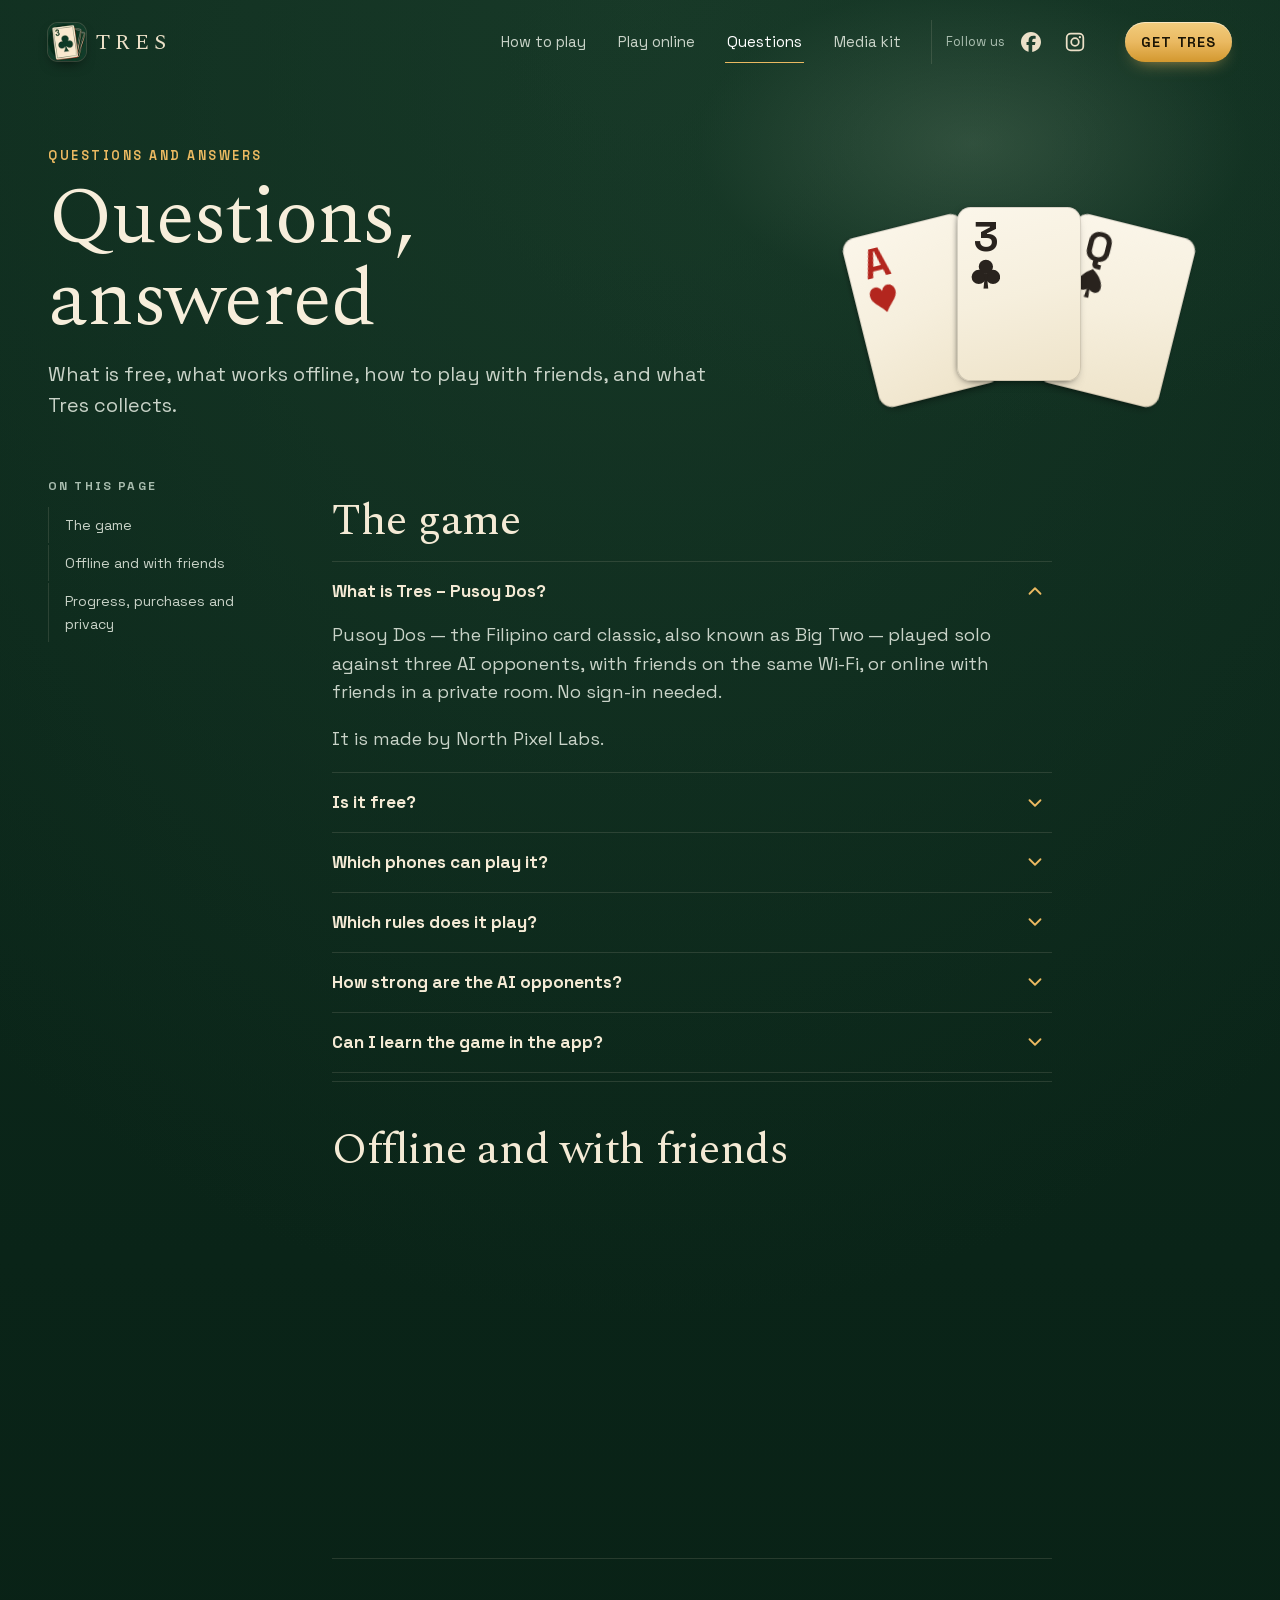
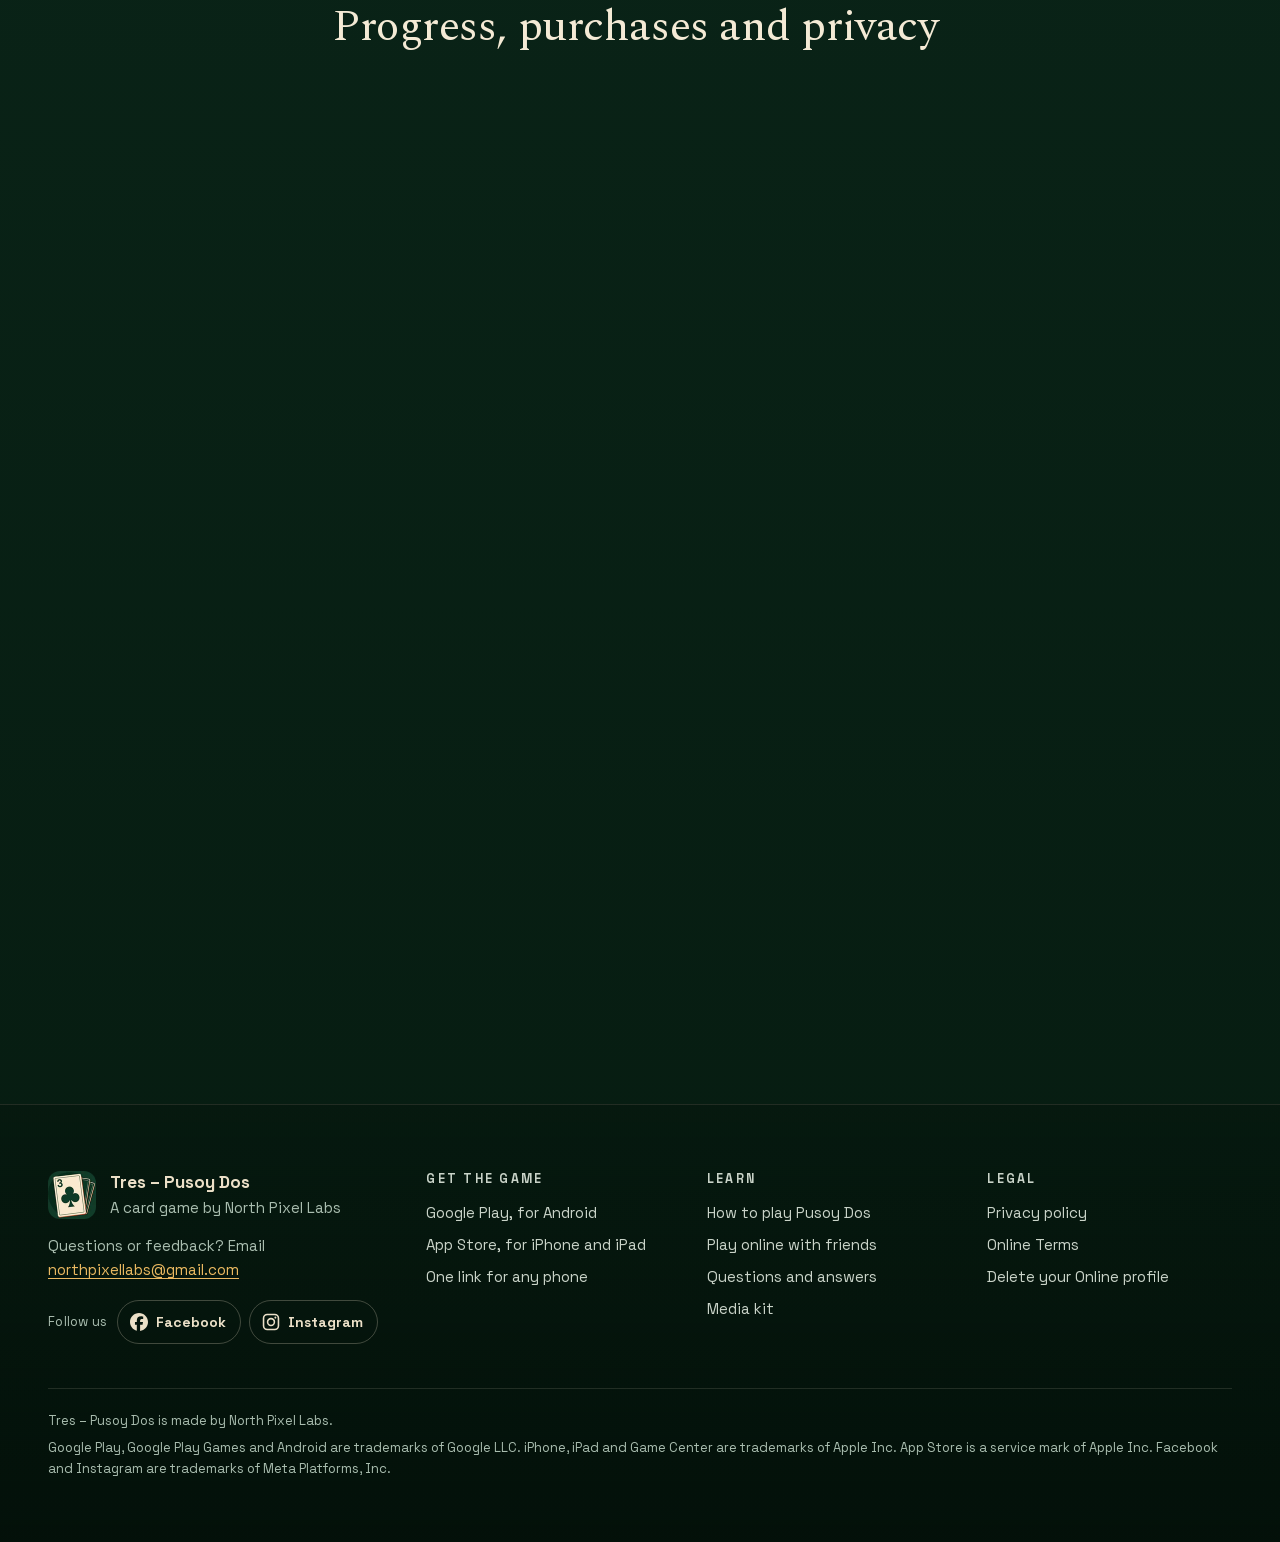
==== commit 05214eb9: "Add Follow us links to the game's Facebook and Instagram pages in the header, the phone menu, the to" ====
--- a/faq/index.html
+++ b/faq/index.html
@@ -248,6 +248,9 @@
   <symbol id="i-person" viewBox="0 0 24 24"><circle cx="12" cy="8" r="4"/><path d="M4 21c0-4.4 3.6-7 8-7s8 2.6 8 7z"/></symbol>
   <symbol id="i-download" viewBox="0 0 24 24"><path fill="none" stroke="currentColor" stroke-width="2" stroke-linecap="round" stroke-linejoin="round" d="M12 4v11m-5-5 5 5 5-5M5 20h14"/></symbol>
   <symbol id="i-chevron" viewBox="0 0 24 24"><path fill="none" stroke="currentColor" stroke-width="2" stroke-linecap="round" stroke-linejoin="round" d="m6 9 6 6 6-6"/></symbol>
+  <!-- Facebook's "f" mark and Instagram's glyph, trademarks of Meta Platforms, Inc., drawn in their standard shapes to link to the game's own pages. -->
+  <symbol id="i-facebook" viewBox="0 0 24 24"><path d="M9.101 23.691v-7.98H6.627v-3.667h2.474v-1.58c0-4.085 1.848-5.978 5.858-5.978.401 0 .955.042 1.468.103a8.68 8.68 0 0 1 1.141.195v3.325a8.623 8.623 0 0 0-.653-.036 26.805 26.805 0 0 0-.733-.009c-.707 0-1.259.096-1.675.309a1.686 1.686 0 0 0-.679.622c-.258.42-.374.995-.374 1.752v1.297h3.919l-.386 2.103-.287 1.564h-3.246v8.245C19.396 23.238 24 18.179 24 12.044c0-6.627-5.373-12-12-12s-12 5.373-12 12c0 5.628 3.874 10.35 9.101 11.647Z"/></symbol>
+  <symbol id="i-instagram" viewBox="0 0 24 24"><path fill-rule="evenodd" d="M7 1h10a6 6 0 0 1 6 6v10a6 6 0 0 1-6 6H7a6 6 0 0 1-6-6V7a6 6 0 0 1 6-6Zm0 2.1A3.9 3.9 0 0 0 3.1 7v10A3.9 3.9 0 0 0 7 20.9h10a3.9 3.9 0 0 0 3.9-3.9V7A3.9 3.9 0 0 0 17 3.1Z"/><path fill-rule="evenodd" d="M12 6.4a5.6 5.6 0 1 1 0 11.2 5.6 5.6 0 0 1 0-11.2Zm0 2.1a3.5 3.5 0 1 0 0 7 3.5 3.5 0 0 0 0-7Z"/><circle cx="17.85" cy="6.15" r="1.35"/></symbol>
 </svg>
 <!-- /partial:sprite -->
 <!-- partial:header -->
@@ -263,6 +266,10 @@
       <a href="/faq/" aria-current="page">Questions</a>
       <a href="/media-kit/">Media kit</a>
     </nav>
+    <div class="follow follow--header" role="group" aria-label="Follow us">
+      <span class="follow__label" aria-hidden="true">Follow us</span>
+      <a class="follow__icon" href="https://www.facebook.com/trespusoydos" rel="noreferrer" aria-label="Tres – Pusoy Dos on Facebook"><svg aria-hidden="true"><use href="#i-facebook"/></svg></a><a class="follow__icon" href="https://www.instagram.com/trespusoydos/" rel="noreferrer" aria-label="Tres – Pusoy Dos on Instagram"><svg aria-hidden="true"><use href="#i-instagram"/></svg></a>
+    </div>
     <a class="btn btn--gold" href="/get/" data-get>Get Tres</a>
     <details class="menu">
       <summary aria-label="Menu"><svg aria-hidden="true"><use href="#i-menu"/></svg></summary>
@@ -272,6 +279,10 @@
         <a href="/play-online/">Play online with friends</a>
         <a href="/faq/" aria-current="page">Questions and answers</a>
         <a href="/media-kit/">Media kit</a>
+        <div class="follow follow--menu" role="group" aria-label="Follow us">
+          <span class="follow__label">Follow us</span>
+          <a class="follow__pill" href="https://www.facebook.com/trespusoydos" rel="noreferrer" aria-label="Tres – Pusoy Dos on Facebook"><svg aria-hidden="true"><use href="#i-facebook"/></svg><span>Facebook</span></a><a class="follow__pill" href="https://www.instagram.com/trespusoydos/" rel="noreferrer" aria-label="Tres – Pusoy Dos on Instagram"><svg aria-hidden="true"><use href="#i-instagram"/></svg><span>Instagram</span></a>
+        </div>
       </nav>
     </details>
   </div>
@@ -284,6 +295,12 @@
         <p class="eyebrow">Questions and answers</p>
         <h1 class="h1" id="title">Questions, answered</h1>
         <p class="lead">What is free, what works offline, how to play with friends, and what Tres collects.</p>
+<!-- partial:follow -->
+<div class="follow follow--top" role="group" aria-label="Follow us">
+  <span class="follow__label">Follow us</span>
+  <a class="follow__pill" href="https://www.facebook.com/trespusoydos" rel="noreferrer" aria-label="Tres – Pusoy Dos on Facebook"><svg aria-hidden="true"><use href="#i-facebook"/></svg><span>Facebook</span></a><a class="follow__pill" href="https://www.instagram.com/trespusoydos/" rel="noreferrer" aria-label="Tres – Pusoy Dos on Instagram"><svg aria-hidden="true"><use href="#i-instagram"/></svg><span>Instagram</span></a>
+</div>
+<!-- /partial:follow -->
       </div>
       <div class="page-head__art" aria-hidden="true"><span class="fan3"><span class="pc is-red"><b>A<svg class="suit"><use href="#s-h"/></svg></b></span><span class="pc is-black"><b>Q<svg class="suit"><use href="#s-s"/></svg></b></span><span class="pc is-black"><b>3<svg class="suit"><use href="#s-c"/></svg></b></span></span></div>
     </div>
@@ -432,6 +449,10 @@
           <div><b>Tres – Pusoy Dos</b>A card game by North Pixel Labs</div>
         </div>
         <p>Questions or feedback? Email <a href="mailto:northpixellabs@gmail.com">northpixellabs@gmail.com</a></p>
+        <div class="follow follow--footer" role="group" aria-label="Follow us">
+          <span class="follow__label">Follow us</span>
+          <a class="follow__pill" href="https://www.facebook.com/trespusoydos" rel="noreferrer" aria-label="Tres – Pusoy Dos on Facebook"><svg aria-hidden="true"><use href="#i-facebook"/></svg><span>Facebook</span></a><a class="follow__pill" href="https://www.instagram.com/trespusoydos/" rel="noreferrer" aria-label="Tres – Pusoy Dos on Instagram"><svg aria-hidden="true"><use href="#i-instagram"/></svg><span>Instagram</span></a>
+        </div>
       </div>
       <nav class="footer__col" aria-labelledby="f-get">
         <h2 id="f-get">Get the game</h2>
@@ -461,7 +482,7 @@
     </div>
     <div class="footer__legal">
       <p>Tres – Pusoy Dos is made by North Pixel Labs.</p>
-      <p>Google Play, Google Play Games and Android are trademarks of Google LLC. iPhone, iPad and Game Center are trademarks of Apple Inc. App Store is a service mark of Apple Inc.</p>
+      <p>Google Play, Google Play Games and Android are trademarks of Google LLC. iPhone, iPad and Game Center are trademarks of Apple Inc. App Store is a service mark of Apple Inc. Facebook and Instagram are trademarks of Meta Platforms, Inc.</p>
     </div>
   </div>
 </footer>
--- a/assets/css/site.css
+++ b/assets/css/site.css
@@ -296,6 +296,57 @@
   .brand__word { font-size: 22px; }
 }
 
+/* ---------- Follow us ----------------------------------------------- */
+/* Links to the game's own Facebook and Instagram pages. On a phone they sit
+   just under the top of each page (below the store buttons on the home
+   page), in the menu and in the footer; from 600 px wide they sit in the
+   header itself. The marks are Meta's, in one flat colour. */
+
+.follow { display: flex; flex-wrap: wrap; align-items: center; gap: 8px; }
+.follow__label { font-size: 13px; color: var(--text-mute); letter-spacing: 0.02em; margin-right: 2px; }
+.follow svg { width: 18px; height: 18px; fill: currentColor; flex: none; }
+.follow__icon {
+  display: grid; place-items: center;
+  width: 44px; height: 44px; border-radius: 12px;
+  color: var(--text);
+  transition: color 160ms var(--settle), background-color 160ms var(--settle);
+}
+.follow__icon:hover { color: #fff; background: rgba(236, 224, 200, 0.08); }
+.follow__icon svg { width: 20px; height: 20px; }
+.follow__pill {
+  display: inline-flex; align-items: center; gap: 8px;
+  min-height: 44px; padding: 0 14px 0 12px; border-radius: 999px;
+  border: 1px solid var(--line-strong);
+  color: var(--text); text-decoration: none; font-size: 14px; font-weight: 700;
+  transition: border-color 160ms var(--settle), color 160ms var(--settle);
+}
+.follow__pill:hover { color: #fff; border-color: var(--gold); }
+.follow--header { display: none; }
+.follow--top { margin: 18px 0 0; justify-content: center; }
+.follow--menu { margin: 6px 0 2px; padding: 12px 8px 6px; border-top: 1px solid var(--line); }
+.follow--menu .follow__label { flex-basis: 100%; }
+.follow--footer { margin-top: 18px; }
+@media (min-width: 600px) {
+  .follow--top { display: none; }
+  .follow--header { display: flex; gap: 0; }
+  .follow--header .follow__label { display: none; margin-right: 4px; }
+}
+@media (min-width: 720px) and (max-width: 959px) { .follow--header .follow__label { display: inline; } }
+@media (min-width: 960px) {
+  .follow--header { flex-wrap: nowrap; padding-left: 14px; border-left: 1px solid var(--line); }
+  .nav a { white-space: nowrap; }
+}
+@media (min-width: 960px) and (max-width: 1199px) {
+  .site-header__bar { gap: 18px; }
+  .nav { gap: 20px; }
+}
+@media (min-width: 1200px) { .follow--header .follow__label { display: inline; } }
+/* In the phone menu the two links are pills, not menu rows. */
+.menu__panel .follow__pill {
+  display: inline-flex; padding: 0 14px 0 12px; border-radius: 999px; font-size: 14px;
+}
+.menu__panel .follow__pill:hover { background: transparent; }
+
 /* ---------- Hero ---------------------------------------------------- */
 
 .hero {
@@ -343,6 +394,7 @@
 .hero__copy > :nth-child(4) { animation-delay: 420ms; }
 .hero__copy > :nth-child(5) { animation-delay: 520ms; }
 .hero__copy > :nth-child(6) { animation-delay: 600ms; }
+.hero__copy > :nth-child(7) { animation-delay: 680ms; }
 @keyframes rise { from { opacity: 0; transform: translateY(14px); } }
 
 .hero .eyebrow { margin-bottom: 8px; font-size: 12.5px; letter-spacing: 0.24em; }
@@ -1021,6 +1073,7 @@
   animation: rise 700ms var(--settle) 140ms both;
 }
 .page-head .lead { margin: 18px 0 0; max-width: 34em; animation: rise 700ms var(--settle) 240ms both; }
+.page-head .follow--top { justify-content: flex-start; animation: rise 700ms var(--settle) 320ms both; }
 .page-head__art { display: flex; justify-content: center; min-height: 120px; }
 @media (min-width: 960px) {
   .page-head { padding: 148px 0 56px; }
@@ -1195,6 +1248,7 @@
 .lost .h1 { font-size: clamp(42px, 11vw, 84px); }
 .lost .lead { margin: 18px auto 30px; max-width: 28em; }
 .lost__links { display: flex; flex-wrap: wrap; justify-content: center; gap: 10px 22px; margin-top: 26px; }
+.lost .follow--top { margin-top: 26px; }
 
 .nav a[aria-current="page"] { color: #fff; border-color: var(--gold); }
 .menu__panel a[aria-current="page"] { color: var(--gold-hi); }
